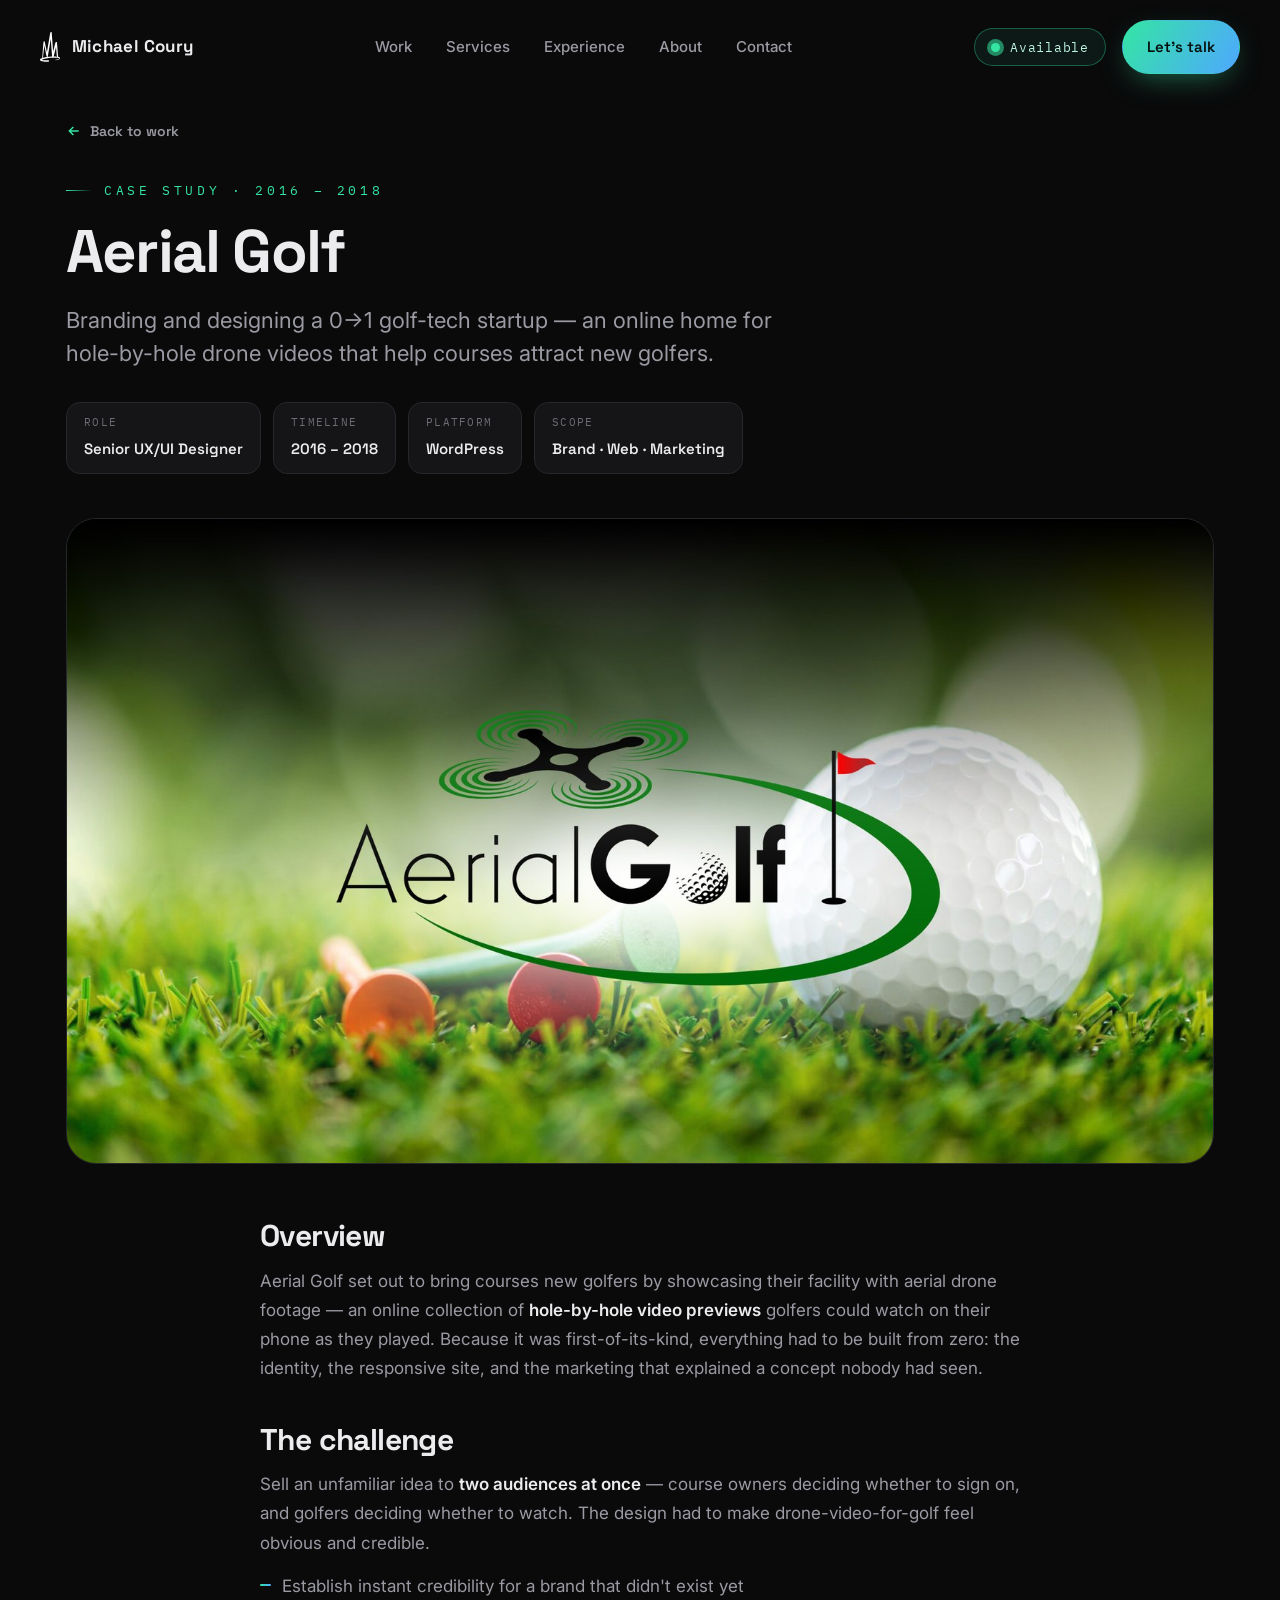
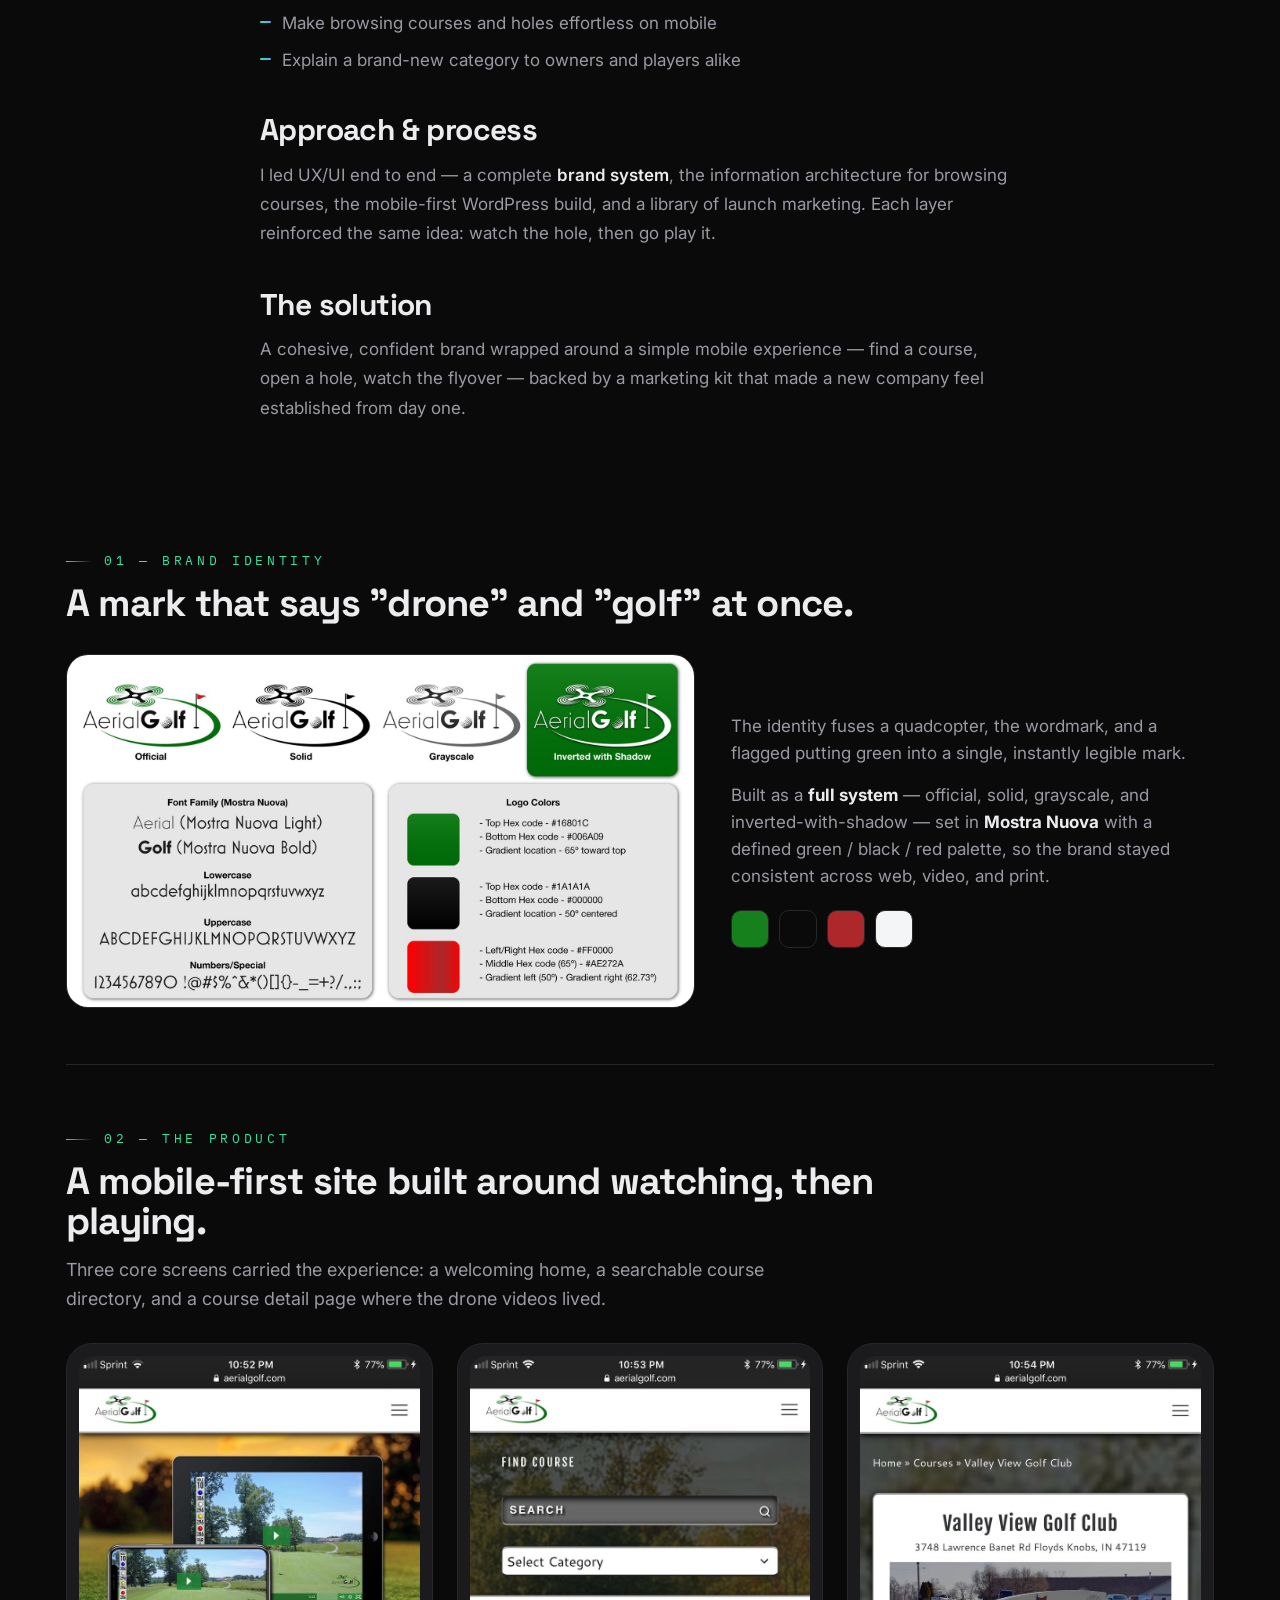
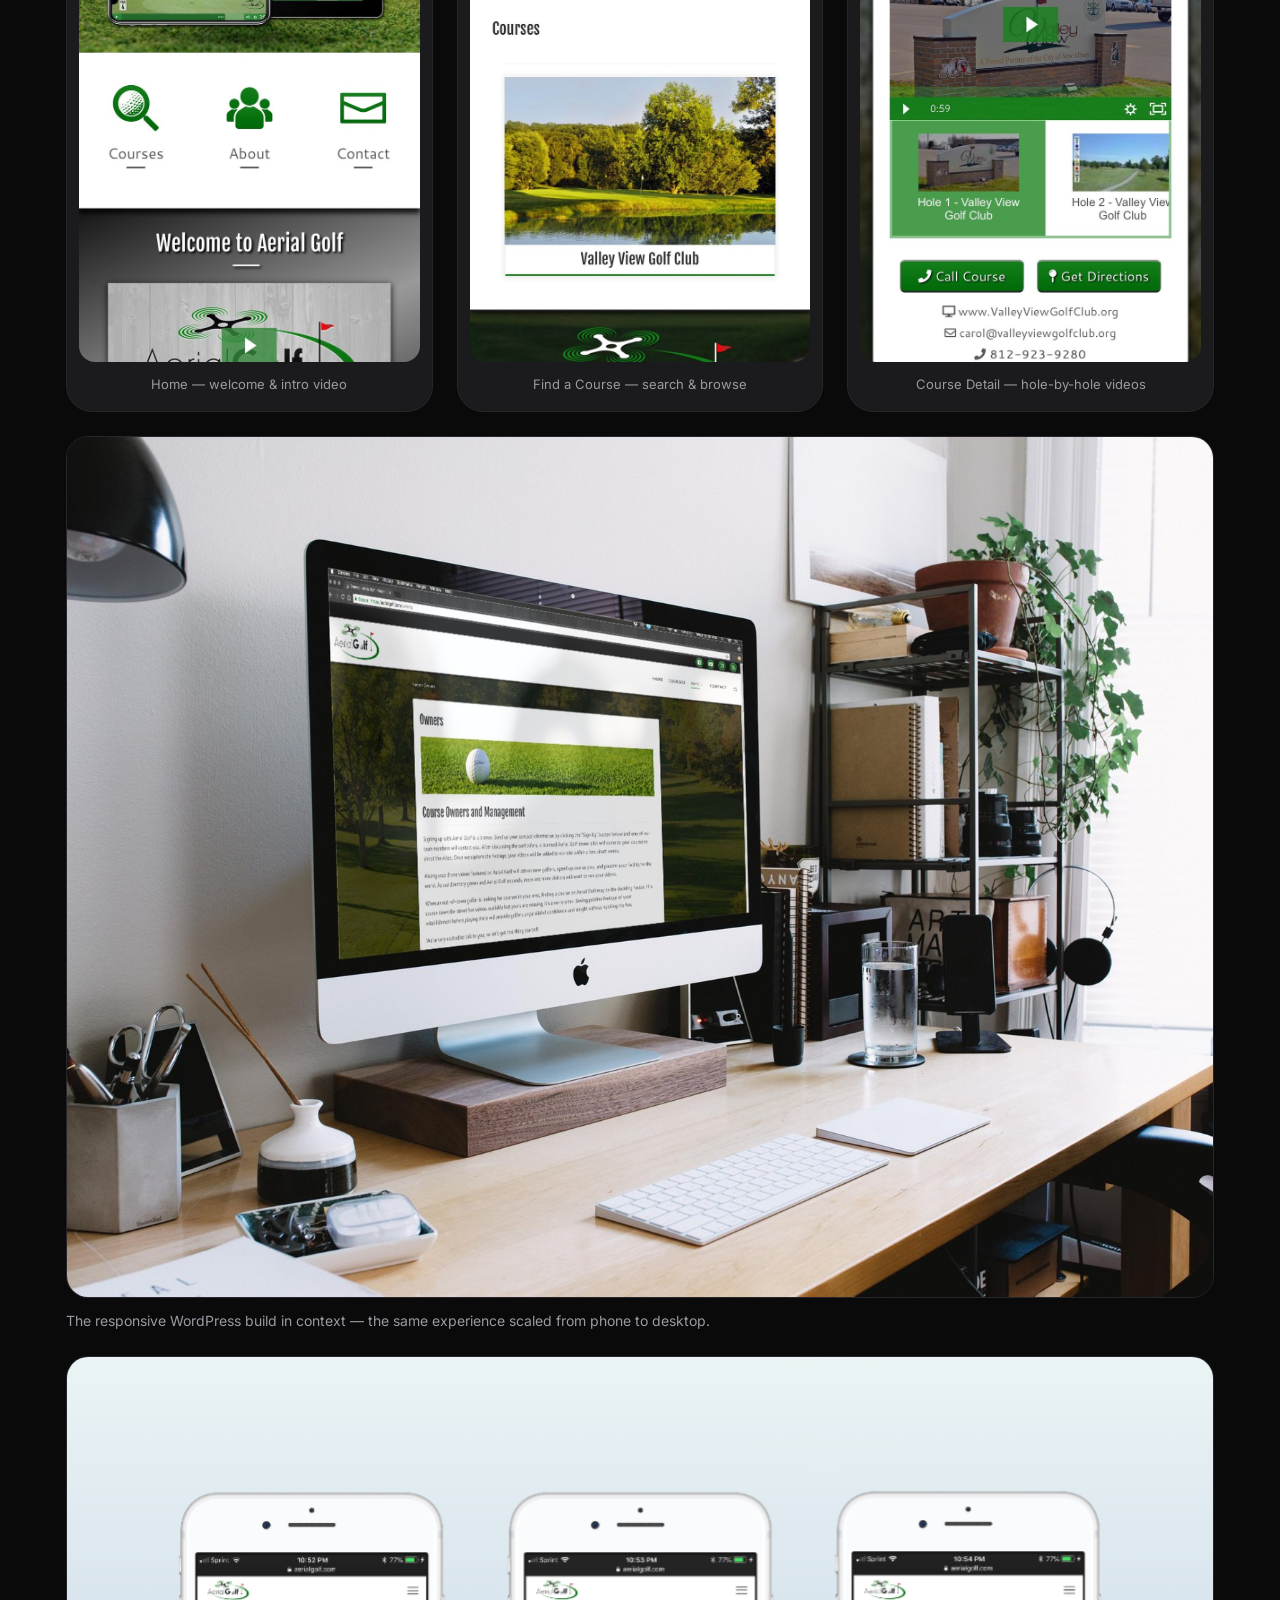
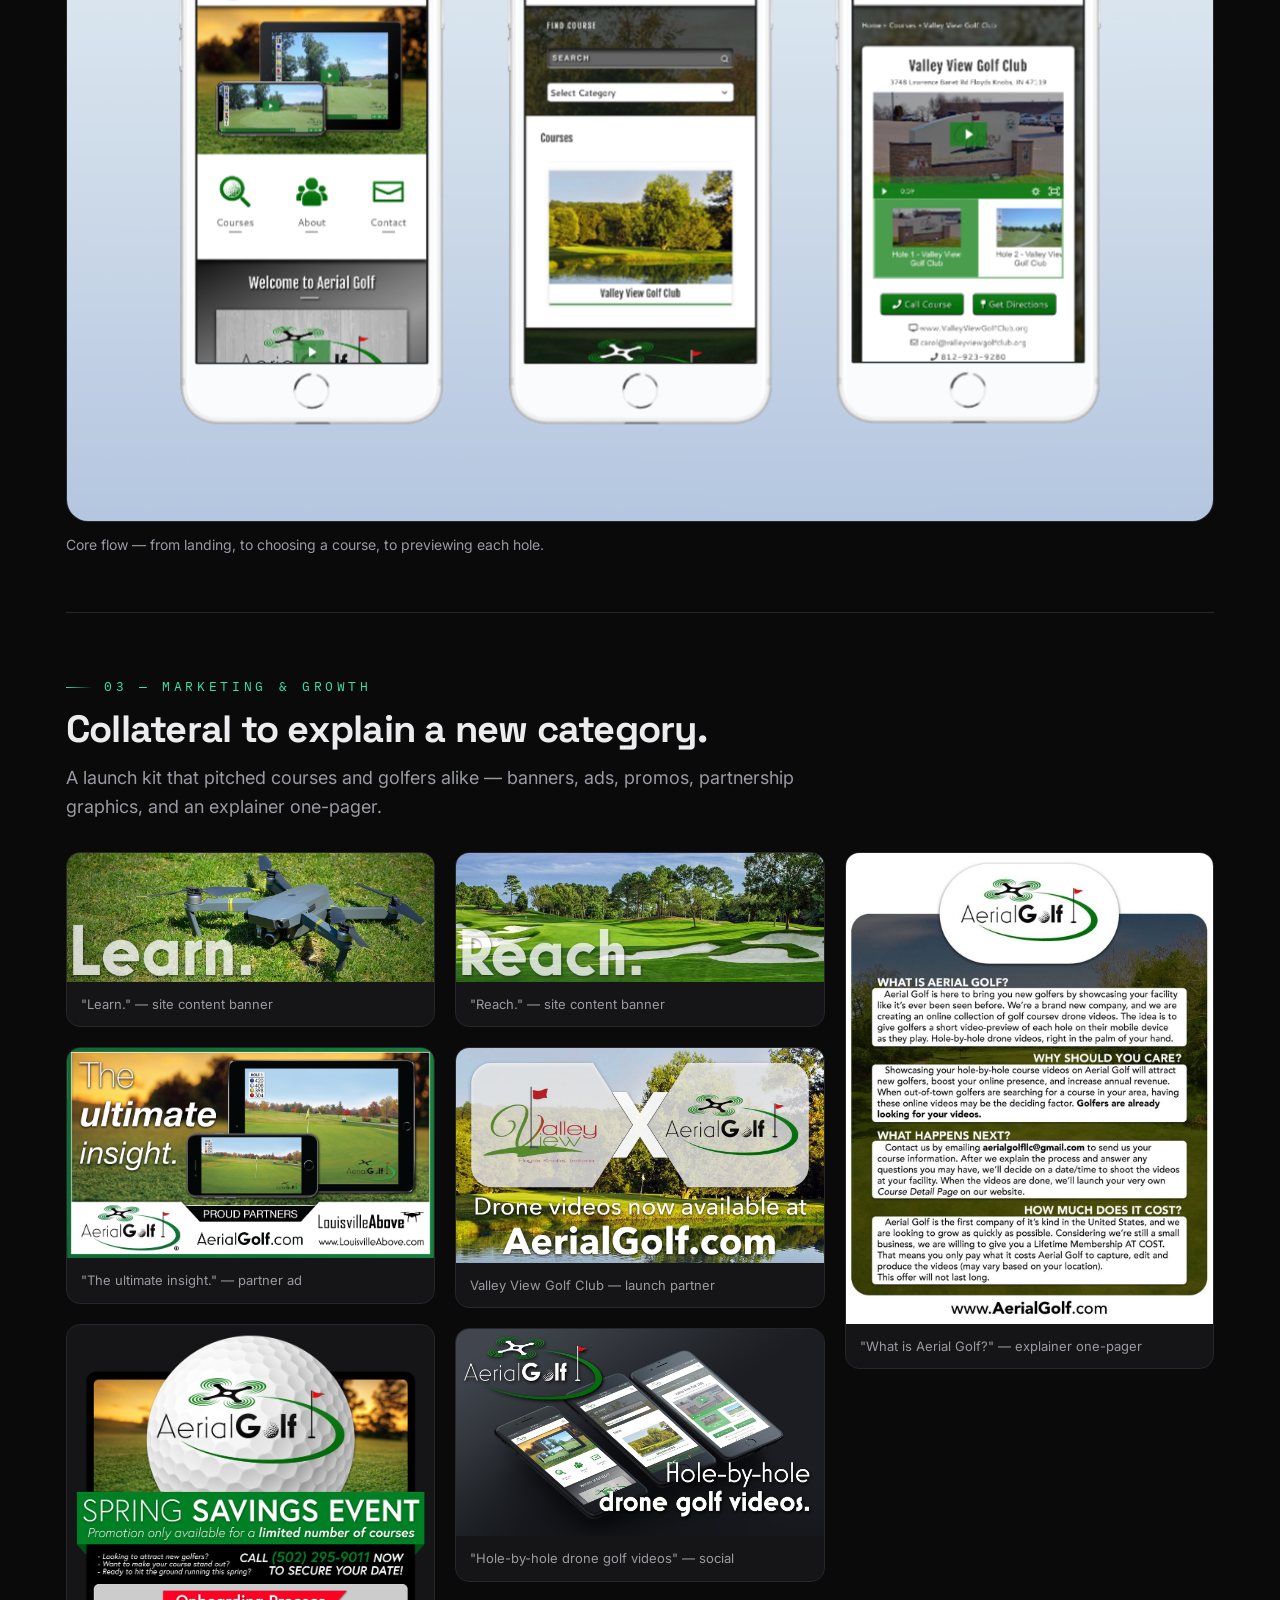
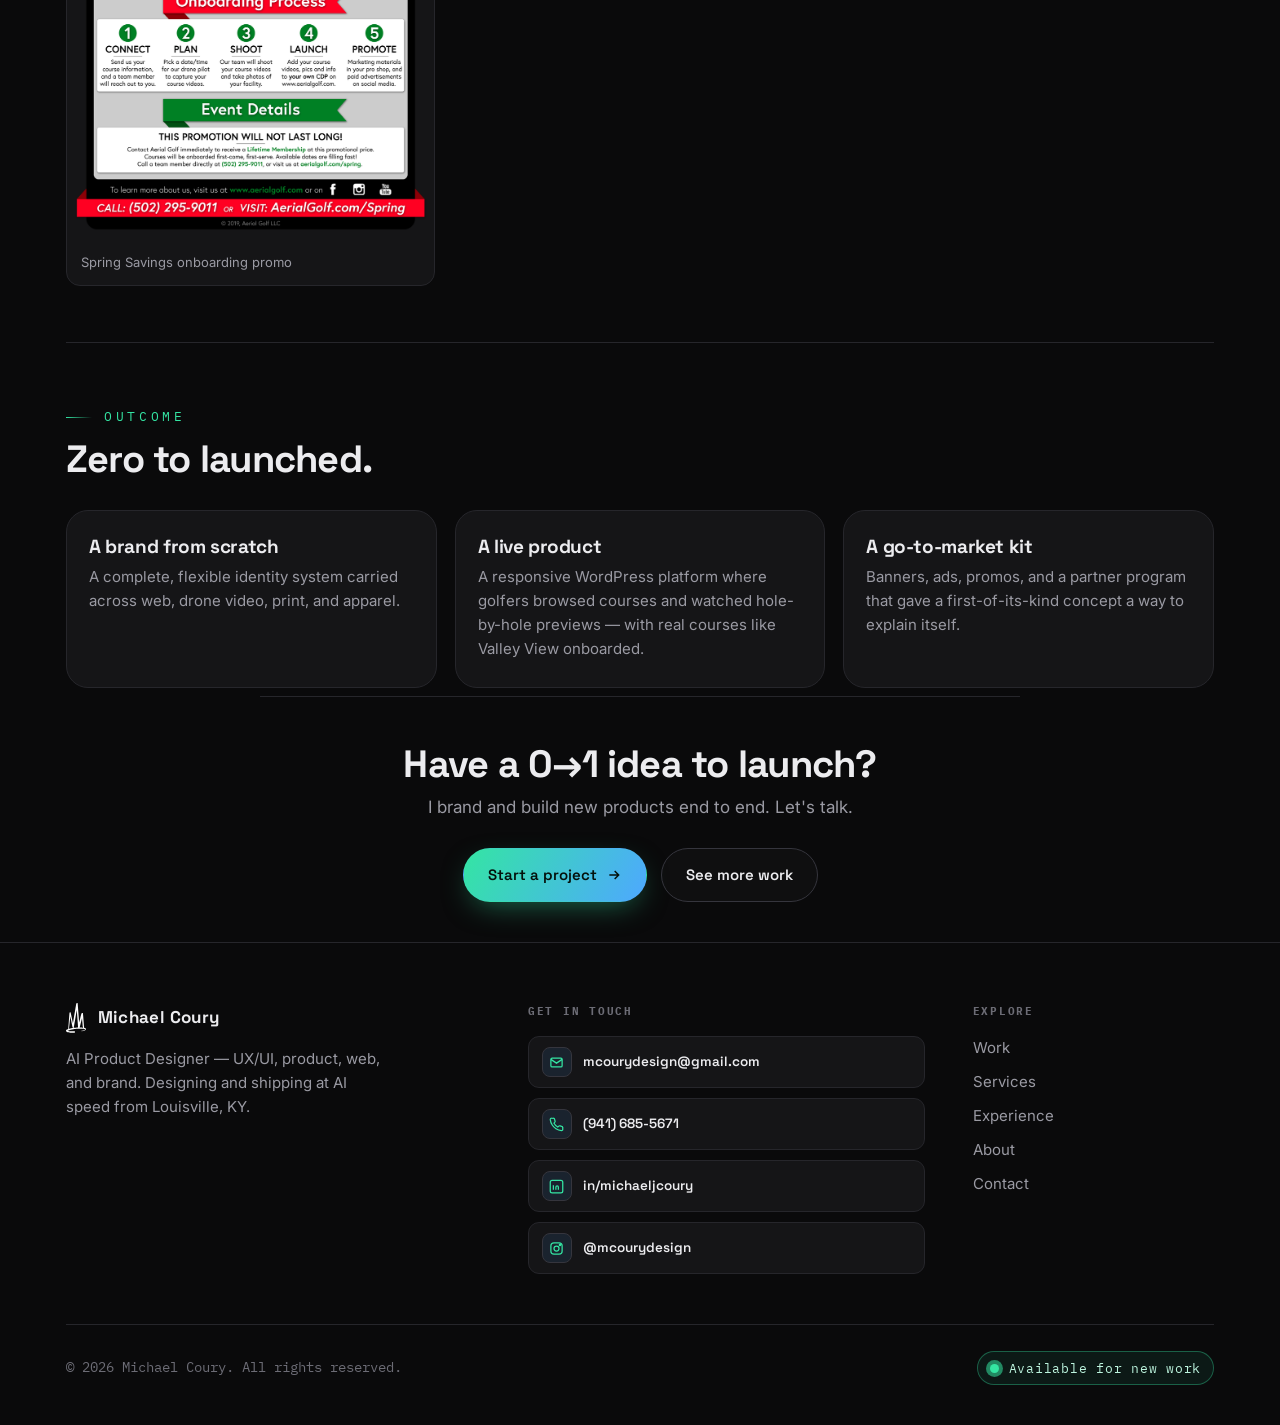
==== work/aerial-golf.html @ 66d20b5f "Project Content Added" ====
<!DOCTYPE html>
<html lang="en">
<head>
<meta charset="UTF-8"/>
<meta name="viewport" content="width=device-width, initial-scale=1"/>
<title>Aerial Golf — Michael Coury</title>
<meta name="description" content="0→1 UX/UI, brand, and marketing for Aerial Golf — a startup delivering hole-by-hole drone video previews of golf courses, built on WordPress."/>
<meta property="og:title" content="Aerial Golf — Michael Coury"/>
<meta property="og:description" content="0→1 UX/UI, brand, and marketing for Aerial Golf — a startup delivering hole-by-hole drone video previews of golf courses, built on WordPress."/>
<meta property="og:image" content="../assets/og-image.png"/>
<link rel="icon" type="image/svg+xml" href="../assets/favicon.svg"/>
<link rel="apple-touch-icon" href="../assets/apple-touch-icon.png"/>
<script>document.documentElement.className+=' js';</script>
<link rel="preconnect" href="https://fonts.googleapis.com">
<link rel="preconnect" href="https://fonts.gstatic.com" crossorigin>
<link href="https://fonts.googleapis.com/css2?family=Space+Grotesk:wght@400;500;600;700&family=Inter:wght@400;500;600&family=IBM+Plex+Mono:wght@400;500;600;700&display=swap" rel="stylesheet">
<link rel="stylesheet" href="../styles.css"/>
<style>
/* ===== case-study gallery extensions (scoped x-*) ===== */
.cs-cover.has-img,.cs-shot.has-img{background:#0c0c0e}
.cs-cover.has-img::before,.cs-shot.has-img::before{opacity:0}
.cs-cover.has-img img,.cs-shot.has-img img{position:absolute;inset:0;width:100%;height:100%;object-fit:cover}
.x-work{margin-top:64px}
.x-sec{padding-top:56px;margin-top:56px;border-top:1px solid var(--line)}
.x-sec:first-child{border-top:none;margin-top:0}
.x-top{display:flex;align-items:flex-end;justify-content:space-between;gap:24px;flex-wrap:wrap;margin-bottom:30px}
.x-h2{font-family:var(--font-d);font-weight:700;font-size:clamp(24px,3.4vw,38px);letter-spacing:-.02em;max-width:820px}
.x-lead{color:var(--muted);font-size:18px;max-width:730px;margin-top:14px}
.x-count{color:var(--muted);font-size:14px;font-family:var(--font-m);white-space:nowrap}
.x-count b{color:var(--green)}
.x-cap{color:var(--muted);font-size:14px;margin-top:12px}
.x-wide{border-radius:var(--r-lg);overflow:hidden;border:1px solid var(--line);background:var(--surface)}
.x-wide.plain{background:transparent;border:none}
.x-wide img{width:100%;display:block}
.x-mt{margin-top:24px}
/* websites */
.x-web{display:grid;grid-template-columns:1fr 1fr;gap:22px}
.x-webcard{background:var(--surface);border:1px solid var(--line);border-radius:var(--r-lg);padding:18px;transition:.3s}
.x-webcard:hover{transform:translateY(-4px);border-color:var(--blue)}
.x-webcard img{width:100%;display:block;border-radius:10px}
.x-webcard .cap{margin-top:13px;color:var(--muted);font-size:14px}
.x-thumbs{display:grid;grid-template-columns:repeat(4,1fr);gap:16px;margin-top:20px}
.x-thumb{background:var(--surface);border:1px solid var(--line);border-radius:12px;overflow:hidden}
.x-thumb img{width:100%;display:block}
/* logos */
.x-logos{display:grid;grid-template-columns:repeat(4,1fr);gap:18px}
.x-logo{background:#f5f6f8;border-radius:var(--r-lg);aspect-ratio:4/3;display:flex;align-items:center;justify-content:center;padding:28px;position:relative;overflow:hidden;transition:.3s}
.x-logo:hover{transform:translateY(-3px);box-shadow:var(--shadow)}
.x-logo img{max-width:100%;max-height:100%;object-fit:contain}
.x-logo .name{position:absolute;left:0;right:0;bottom:0;color:#5c5c66;font-family:var(--font-m);font-size:10px;letter-spacing:.08em;text-transform:uppercase;padding:8px 10px;opacity:0;transition:.2s;text-align:center;background:rgba(0,0,0,.04)}
.x-logo:hover .name{opacity:1}
/* wild */
.x-wild{display:grid;grid-template-columns:2fr 1fr;gap:20px}
.x-wild .stack{display:grid;grid-template-rows:1fr 1fr;gap:20px}
.x-fig{border-radius:var(--r-lg);overflow:hidden;border:1px solid var(--line);position:relative;height:100%}
.x-fig img{width:100%;height:100%;object-fit:cover;display:block}
.x-fig figcaption{position:absolute;left:0;right:0;bottom:0;padding:15px 17px;background:linear-gradient(180deg,rgba(10,10,11,0),rgba(10,10,11,.85));font-size:13px;color:var(--text)}
.x-fig.big img{min-height:420px}
/* seo */
.x-seo{display:grid;grid-template-columns:1fr 1fr;gap:40px;align-items:center}
.x-seo .panel{background:#fff;border-radius:var(--r-lg);padding:20px;border:1px solid var(--line)}
.x-seo .panel img{width:100%;display:block;border-radius:6px}
.x-list{list-style:none;margin-top:20px;display:flex;flex-direction:column;gap:13px}
.x-list li{display:flex;gap:12px;color:var(--muted);font-size:16px}
.x-list li::before{content:"";width:9px;height:9px;border-radius:50%;background:var(--grad);margin-top:9px;flex:none}
/* merch */
.x-merch{display:grid;grid-template-columns:repeat(3,1fr);gap:20px}
.x-merch figure{border-radius:var(--r-lg);overflow:hidden;border:1px solid var(--line);background:var(--surface)}
.x-merch img{width:100%;display:block;object-fit:cover}
.x-merch figcaption{padding:13px 16px;color:var(--muted);font-size:13px}
.x-tall{grid-row:span 2}
/* brand feature */
.x-brandfeat{display:grid;grid-template-columns:1.3fr 1fr;gap:36px;align-items:center}
.x-brandfeat .shot{border-radius:var(--r-lg);overflow:hidden;border:1px solid var(--line)}
.x-brandfeat .shot img{width:100%;display:block}
.x-brandfeat p{color:var(--muted);margin-bottom:14px}.x-brandfeat strong{color:var(--text)}
.x-swatches{display:flex;gap:10px;margin-top:20px;align-items:center}
.x-sw{width:38px;height:38px;border-radius:10px;border:1px solid var(--line)}
.x-swlabel{font-family:var(--font-m);font-size:12px;color:var(--muted)}
/* devices */
.x-devices{display:grid;grid-template-columns:repeat(3,1fr);gap:24px}
.x-phone{background:var(--surface-2);border:1px solid var(--line);border-radius:26px;padding:12px;transition:.3s}
.x-phone:hover{transform:translateY(-4px);border-color:var(--green)}
.x-phone img{width:100%;display:block;border-radius:16px}
.x-phone .cap{color:var(--muted);font-size:13px;text-align:center;padding:12px 6px 4px}
/* masonry */
.x-mkt{columns:3;column-gap:20px}
.x-mkt figure{break-inside:avoid;margin-bottom:20px;border-radius:var(--r);overflow:hidden;border:1px solid var(--line);background:var(--surface)}
.x-mkt img{width:100%;display:block}
.x-mkt figcaption{padding:12px 14px;color:var(--muted);font-size:13px}
/* duo / launch */
.x-duo,.x-launch{display:grid;gap:20px}
.x-duo{grid-template-columns:1fr 1fr}
.x-launch{grid-template-columns:2fr 1fr}
.x-duo figure,.x-launch figure{border-radius:var(--r-lg);overflow:hidden;border:1px solid var(--line);background:var(--surface)}
.x-duo img,.x-launch img{width:100%;display:block}
.x-duo figcaption,.x-launch figcaption{padding:12px 16px;color:var(--muted);font-size:13px}
/* logo hero */
.x-logohero{background:radial-gradient(circle at 50% 40%,#242012,#0d0d0e 70%);border:1px solid var(--line);border-radius:var(--r-lg);padding:60px;display:flex;align-items:center;justify-content:center}
.x-logohero img{max-width:70%;display:block}
/* coach */
.x-coach{display:grid;grid-template-columns:1fr 1.2fr;gap:36px;align-items:center}
.x-coach .photo{border-radius:var(--r-lg);overflow:hidden;border:1px solid var(--line)}
.x-coach .photo img{width:100%;display:block}
.x-coach p{color:var(--muted);margin-bottom:14px}.x-coach strong{color:var(--text)}
/* truce stats */
.x-stats{display:grid;grid-template-columns:repeat(3,1fr);gap:16px}
.x-stat{background:var(--surface);border:1px solid var(--line);border-radius:var(--r-lg);padding:24px 20px}
.x-stat .n{font-family:var(--font-d);font-weight:700;font-size:28px;letter-spacing:-.01em;background:var(--grad);-webkit-background-clip:text;background-clip:text;color:transparent;line-height:1.1}
.x-stat .l{color:var(--muted);font-size:14px;margin-top:8px}
/* screens */
.x-screens{display:grid;grid-template-columns:1fr 1fr;gap:28px;max-width:760px;margin:0 auto}
.x-screens figure{border-radius:22px;overflow:hidden;border:1px solid var(--line);background:var(--surface-2);padding:10px}
.x-screens img{width:100%;display:block;border-radius:14px}
.x-screens figcaption{color:var(--muted);font-size:13px;text-align:center;padding:12px 0 4px}
/* grid-2 */
.x-grid2{display:grid;grid-template-columns:1fr 1fr;gap:22px}
.x-grid2 figure{border-radius:var(--r-lg);overflow:hidden;border:1px solid var(--line);background:var(--surface)}
.x-grid2 img{width:100%;display:block}
.x-grid2 figcaption{padding:12px 16px;color:var(--muted);font-size:13px}
/* flow feature */
.x-flow{display:grid;grid-template-columns:1fr 1.4fr;gap:36px;align-items:start}
.x-flow .txt{position:sticky;top:100px}
.x-flow p{color:var(--muted);margin-bottom:14px}.x-flow strong{color:var(--text)}
.x-flowscroll{border-radius:var(--r-lg);border:1px solid var(--line);background:var(--surface);padding:14px;max-height:720px;overflow:hidden;position:relative}
.x-flowscroll img{width:100%;display:block;border-radius:8px}
.x-flowscroll::after{content:"";position:absolute;inset:auto 0 0 0;height:90px;background:linear-gradient(180deg,rgba(21,21,23,0),var(--surface))}
/* outcome cards */
.x-outcome{display:grid;grid-template-columns:repeat(3,1fr);gap:18px}
.x-ocard{background:var(--surface);border:1px solid var(--line);border-radius:var(--r-lg);padding:26px 22px}
.x-ocard h3{font-size:19px;margin-bottom:8px}.x-ocard p{color:var(--muted);font-size:15px}
@media(max-width:860px){
  .x-web,.x-wild,.x-seo,.x-brandfeat,.x-coach,.x-flow,.x-duo,.x-launch,.x-grid2{grid-template-columns:1fr}
  .x-logos,.x-thumbs,.x-merch{grid-template-columns:1fr 1fr}
  .x-devices{grid-template-columns:1fr}
  .x-stats,.x-outcome{grid-template-columns:1fr}
  .x-mkt{columns:1}
  .x-flow .txt{position:static}
  .x-screens{grid-template-columns:1fr 1fr}
}
</style>
</head>
<body>
<div id="glow"></div>
<header id="hdr">
  <div class="wrap nav">
    <a class="brand" href="../index.html#top">
      <img src="../assets/logo-icon.svg" alt="Michael Coury crown logo"/>
      <span>Michael Coury</span>
    </a>
    <nav class="nav-links" id="navlinks">
      <a href="../index.html#work">Work</a>
      <a href="../index.html#services">Services</a>
      <a href="../index.html#history">Experience</a>
      <a href="../index.html#about">About</a>
      <a href="../index.html#contact">Contact</a>
    </nav>
    <div class="nav-cta">
      <span class="avail"><span class="dot"></span>Available</span>
      <a href="../index.html#contact" class="btn btn-primary">Let's talk</a>
      <button class="burger" id="burger" aria-label="Menu" aria-expanded="false"><span></span><span></span><span></span></button>
    </div>
  </div>
</header>
<main class="cs">
  <div class="wrap">
    <a class="cs-back" href="../index.html#work"><svg viewBox="0 0 24 24" fill="none" stroke-width="2.2"><path d="M19 12H5M11 18l-6-6 6-6"/></svg> Back to work</a>
    <div class="cs-hero">
      <span class="eyebrow">Case study · 2016 – 2018</span>
      <h1>Aerial Golf</h1>
      <p class="cs-lead">Branding and designing a 0→1 golf-tech startup — an online home for hole-by-hole drone videos that help courses attract new golfers.</p>
      <div class="cs-chips"><div><span>Role</span><b>Senior UX/UI Designer</b></div><div><span>Timeline</span><b>2016 – 2018</b></div><div><span>Platform</span><b>WordPress</b></div><div><span>Scope</span><b>Brand · Web · Marketing</b></div></div>
    </div>
    <figure class="cs-cover has-img"><img src="../assets/aerial/cover.jpg" alt="Aerial Golf brand"></figure>
    <div class="cs-body">
      <div class="cs-block reveal"><h2>Overview</h2><p>Aerial Golf set out to bring courses new golfers by showcasing their facility with aerial drone footage — an online collection of <strong>hole-by-hole video previews</strong> golfers could watch on their phone as they played. Because it was first-of-its-kind, everything had to be built from zero: the identity, the responsive site, and the marketing that explained a concept nobody had seen.</p></div>
      <div class="cs-block reveal"><h2>The challenge</h2><p>Sell an unfamiliar idea to <strong>two audiences at once</strong> — course owners deciding whether to sign on, and golfers deciding whether to watch. The design had to make drone-video-for-golf feel obvious and credible.</p><ul class='pts'><li>Establish instant credibility for a brand that didn't exist yet</li><li>Make browsing courses and holes effortless on mobile</li><li>Explain a brand-new category to owners and players alike</li></ul></div>
      <div class="cs-block reveal"><h2>Approach &amp; process</h2><p>I led UX/UI end to end — a complete <strong>brand system</strong>, the information architecture for browsing courses, the mobile-first WordPress build, and a library of launch marketing. Each layer reinforced the same idea: watch the hole, then go play it.</p></div>
      <div class="cs-block reveal"><h2>The solution</h2><p>A cohesive, confident brand wrapped around a simple mobile experience — find a course, open a hole, watch the flyover — backed by a marketing kit that made a new company feel established from day one.</p></div>
    </div>

    <div class="x-work">
      <section class="x-sec reveal">
        <div class="x-top"><div><span class="eyebrow">01 — Brand identity</span><h2 class="x-h2" style="margin-top:12px">A mark that says "drone" and "golf" at once.</h2></div></div>
        <div class="x-brandfeat">
          <div class="shot"><img src="../assets/aerial/brand-system.jpg" alt="Aerial Golf logo system"></div>
          <div>
            <p>The identity fuses a quadcopter, the wordmark, and a flagged putting green into a single, instantly legible mark.</p>
            <p>Built as a <strong>full system</strong> — official, solid, grayscale, and inverted-with-shadow — set in <strong>Mostra Nuova</strong> with a defined green / black / red palette, so the brand stayed consistent across web, video, and print.</p>
            <div class="x-swatches"><span class="x-sw" style="background:#16801C"></span><span class="x-sw" style="background:#0A0A0B"></span><span class="x-sw" style="background:#AE272A"></span><span class="x-sw" style="background:#f4f5f7"></span></div>
          </div>
        </div>
      </section>

      <section class="x-sec reveal">
        <div class="x-top"><div><span class="eyebrow">02 — The product</span><h2 class="x-h2" style="margin-top:12px">A mobile-first site built around watching, then playing.</h2><p class="x-lead">Three core screens carried the experience: a welcoming home, a searchable course directory, and a course detail page where the drone videos lived.</p></div></div>
        <div class="x-devices">
          <div class="x-phone"><img src="../assets/aerial/app-home.jpg" alt="Home screen"><div class="cap">Home — welcome &amp; intro video</div></div>
          <div class="x-phone"><img src="../assets/aerial/app-courses.jpg" alt="Course listing"><div class="cap">Find a Course — search &amp; browse</div></div>
          <div class="x-phone"><img src="../assets/aerial/app-course-detail.jpg" alt="Course detail"><div class="cap">Course Detail — hole-by-hole videos</div></div>
        </div>
        <div class="x-wide x-mt"><img src="../assets/aerial/desktop-mockup.jpg" alt="Desktop view"></div>
        <p class="x-cap">The responsive WordPress build in context — the same experience scaled from phone to desktop.</p>
        <div class="x-wide x-mt"><img src="../assets/aerial/app-flow-3up.png" alt="Screen flow"></div>
        <p class="x-cap">Core flow — from landing, to choosing a course, to previewing each hole.</p>
      </section>

      <section class="x-sec reveal">
        <div class="x-top"><div><span class="eyebrow">03 — Marketing &amp; growth</span><h2 class="x-h2" style="margin-top:12px">Collateral to explain a new category.</h2><p class="x-lead">A launch kit that pitched courses and golfers alike — banners, ads, promos, partnership graphics, and an explainer one-pager.</p></div></div>
        <div class="x-mkt">
          <figure><img src="../assets/aerial/banner-learn.jpg" alt="Learn banner"><figcaption>"Learn." — site content banner</figcaption></figure>
          <figure><img src="../assets/aerial/ad-ultimate-insight.png" alt="Ultimate insight ad"><figcaption>"The ultimate insight." — partner ad</figcaption></figure>
          <figure><img src="../assets/aerial/promo-spring.png" alt="Spring savings promo"><figcaption>Spring Savings onboarding promo</figcaption></figure>
          <figure><img src="../assets/aerial/banner-reach.jpg" alt="Reach banner"><figcaption>"Reach." — site content banner</figcaption></figure>
          <figure><img src="../assets/aerial/partner-valleyview.jpg" alt="Valley View partnership"><figcaption>Valley View Golf Club — launch partner</figcaption></figure>
          <figure><img src="../assets/aerial/social-holebyhole.jpg" alt="Hole by hole social"><figcaption>"Hole-by-hole drone golf videos" — social</figcaption></figure>
          <figure><img src="../assets/aerial/explainer-onepager.jpg" alt="Explainer one-pager"><figcaption>"What is Aerial Golf?" — explainer one-pager</figcaption></figure>
        </div>
      </section>

      <section class="x-sec reveal">
        <div class="x-top"><div><span class="eyebrow">Outcome</span><h2 class="x-h2" style="margin-top:12px">Zero to launched.</h2></div></div>
        <div class="x-outcome">
          <div class="x-ocard"><h3>A brand from scratch</h3><p>A complete, flexible identity system carried across web, drone video, print, and apparel.</p></div>
          <div class="x-ocard"><h3>A live product</h3><p>A responsive WordPress platform where golfers browsed courses and watched hole-by-hole previews — with real courses like Valley View onboarded.</p></div>
          <div class="x-ocard"><h3>A go-to-market kit</h3><p>Banners, ads, promos, and a partner program that gave a first-of-its-kind concept a way to explain itself.</p></div>
        </div>
      </section>
    </div>

    <section class="next-cta reveal">
      <h2>Have a 0→1 idea to launch?</h2>
      <p>I brand and build new products end to end. Let's talk.</p>
      <div class="btns">
        <a class="btn btn-primary" href="../index.html#contact">Start a project <svg viewBox="0 0 24 24" fill="none" stroke="currentColor" stroke-width="2.2"><path d="M5 12h14M13 6l6 6-6 6"/></svg></a>
        <a class="btn btn-ghost" href="../index.html#work">See more work</a>
      </div>
    </section>
  </div>
</main>
<footer>
  <div class="wrap">
    <div class="foot-top">
      <div class="foot-brand">
        <a class="brand" href="../index.html#top"><img src="../assets/logo-icon.svg" alt="Michael Coury"/><span>Michael Coury</span></a>
        <p>AI Product Designer — UX/UI, product, web, and brand. Designing and shipping at AI speed from Louisville, KY.</p>
      </div>
      <div class="foot-contact">
        <h5>Get in touch</h5>
        <a class="cm-mini" href="mailto:mcourydesign@gmail.com"><span class="ci"><svg viewBox="0 0 24 24" fill="none" stroke-width="2"><rect x="3" y="5" width="18" height="14" rx="2"/><path d="M3 7l9 6 9-6"/></svg></span><span>mcourydesign@gmail.com</span></a>
        <a class="cm-mini" href="tel:+19416855671"><span class="ci"><svg viewBox="0 0 24 24" fill="none" stroke-width="2"><path d="M22 16.9v3a2 2 0 0 1-2.2 2 19.8 19.8 0 0 1-8.6-3.1 19.5 19.5 0 0 1-6-6A19.8 19.8 0 0 1 2 4.2 2 2 0 0 1 4 2h3a2 2 0 0 1 2 1.7c.1.9.4 1.8.7 2.7a2 2 0 0 1-.5 2.1L8 9.9a16 16 0 0 0 6 6l1.4-1.2a2 2 0 0 1 2.1-.5c.9.3 1.8.6 2.7.7a2 2 0 0 1 1.7 2z"/></svg></span><span>(941) 685‑5671</span></a>
        <a class="cm-mini" href="https://www.linkedin.com/in/michaeljcoury/" target="_blank" rel="noopener"><span class="ci"><svg viewBox="0 0 24 24" fill="none" stroke-width="2"><rect x="2" y="2" width="20" height="20" rx="3"/><path d="M7 10v7M7 7v.01M11 17v-4a2 2 0 0 1 4 0v4M11 13v4"/></svg></span><span>in/michaeljcoury</span></a>
        <a class="cm-mini" href="https://www.instagram.com/mcourydesign/" target="_blank" rel="noopener"><span class="ci"><svg viewBox="0 0 24 24" fill="none" stroke-width="2"><rect x="3" y="3" width="18" height="18" rx="5"/><circle cx="12" cy="12" r="4"/><circle cx="17.5" cy="6.5" r="1"/></svg></span><span>@mcourydesign</span></a>
      </div>
      <div class="foot-cols">
        <div class="foot-col"><h5>Explore</h5>
          <a href="../index.html#work">Work</a><a href="../index.html#services">Services</a><a href="../index.html#history">Experience</a><a href="../index.html#about">About</a><a href="../index.html#contact">Contact</a></div>
      </div>
    </div>
    <div class="foot-bottom">
      <span>© 2026 Michael Coury. All rights reserved.</span>
      <span><span class="avail" style="padding:6px 12px"><span class="dot"></span>Available for new work</span></span>
    </div>
  </div>
</footer>
<script src="../script.js"></script>
</body>
</html>
---- styles.css ----
:root{
  --bg:#0A0A0B; --bg-2:#0E0E10; --surface:#151517; --surface-2:#1B1B1E; --surface-3:#222226;
  --line:#26262B; --line-2:#35353D;
  --text:#ECECEF; --muted:#9A9AA3; --muted-2:#6C6C75;
  --green:#34E5A3; --blue:#4EA8FF; --green-dim:#1d8f68; --blue-dim:#2f6fb0;
  --grad:linear-gradient(120deg,#34E5A3 0%,#4EA8FF 100%);
  --grad-soft:linear-gradient(120deg,rgba(52,229,163,.16),rgba(78,168,255,.16));
  --r:14px; --r-lg:22px; --r-xl:30px;
  --maxw:1200px;
  --shadow:0 30px 60px -30px rgba(0,0,0,.7);
  --font-d:'Space Grotesk',system-ui,sans-serif;
  --font-b:'Inter',system-ui,sans-serif;
  --font-m:'IBM Plex Mono',ui-monospace,monospace;
}
*{margin:0;padding:0;box-sizing:border-box}
html{scroll-behavior:smooth}
body{
  background:var(--bg); color:var(--text); font-family:var(--font-b);
  font-size:17px; line-height:1.6; -webkit-font-smoothing:antialiased; overflow-x:hidden;
}
a{color:inherit;text-decoration:none}
img{max-width:100%;display:block}
.wrap{max-width:var(--maxw);margin:0 auto;padding:0 26px}
.mono{font-family:var(--font-m)}
.grad-text{background:var(--grad);-webkit-background-clip:text;background-clip:text;color:transparent}
h1,h2,h3{font-family:var(--font-d);font-weight:700;line-height:1.05;letter-spacing:-.02em}
section{position:relative}
.eyebrow{font-family:var(--font-m);font-size:13px;letter-spacing:.28em;text-transform:uppercase;
  color:var(--green);display:inline-flex;align-items:center;gap:12px}
.eyebrow::before{content:"";width:26px;height:1px;background:linear-gradient(90deg,var(--green),transparent)}
.section-head{max-width:640px;margin-bottom:52px}
.section-head h2{font-size:clamp(30px,4.4vw,46px);margin:18px 0 14px}
.section-head p{color:var(--muted);font-size:18px}
.pad{padding:110px 0}

/* ---------- availability pill ---------- */
.avail{display:inline-flex;align-items:center;gap:10px;padding:8px 16px;border-radius:999px;
  border:1px solid rgba(52,229,163,.35);background:rgba(52,229,163,.07);
  font-family:var(--font-m);font-size:12.5px;letter-spacing:.06em;color:#bdf5df}
.dot{width:9px;height:9px;border-radius:50%;background:var(--green);position:relative;flex:none}
.dot::after{content:"";position:absolute;inset:-4px;border-radius:50%;background:var(--green);
  opacity:.55;animation:pulse 2.2s ease-out infinite}
@keyframes pulse{0%{transform:scale(.6);opacity:.6}100%{transform:scale(2.4);opacity:0}}

/* ---------- buttons ---------- */
.btn{display:inline-flex;align-items:center;gap:9px;font-family:var(--font-d);font-weight:600;
  font-size:15px;padding:14px 24px;border-radius:999px;cursor:pointer;border:1px solid transparent;
  transition:.25s transform,.25s box-shadow,.25s background,.25s border-color;white-space:nowrap}
.btn-primary{background:var(--grad);color:#04110c;box-shadow:0 10px 30px -10px rgba(52,229,163,.5)}
.btn-primary:hover{transform:translateY(-2px);box-shadow:0 16px 40px -12px rgba(78,168,255,.6)}
.btn-ghost{border-color:var(--line-2);color:var(--text);background:rgba(255,255,255,.02)}
.btn-ghost:hover{border-color:var(--green);transform:translateY(-2px);color:#fff}
.btn svg{width:16px;height:16px}

/* ---------- nav ---------- */
header{position:fixed;top:0;left:0;right:0;z-index:60;transition:.3s}
.nav{display:flex;align-items:center;justify-content:space-between;padding:20px 0;transition:.3s}
header.scrolled{background:rgba(10,10,11,.82);backdrop-filter:blur(14px);border-bottom:1px solid var(--line)}
header.scrolled .nav{padding:13px 0}
.brand{display:flex;align-items:center;gap:12px;font-family:var(--font-d);font-weight:700;letter-spacing:.02em;font-size:17px}
.brand img{height:30px;width:auto}
.brand .sub{color:var(--muted-2);font-family:var(--font-m);font-weight:400;font-size:11px;letter-spacing:.18em;text-transform:uppercase;margin-left:2px}
.nav-links{display:flex;align-items:center;gap:34px}
.nav-links a{font-size:15px;color:var(--muted);font-weight:500;transition:.2s;position:relative}
.nav-links a:hover{color:var(--text)}
.nav-links a::after{content:"";position:absolute;left:0;bottom:-6px;height:2px;width:0;background:var(--grad);transition:.25s}
.nav-links a:hover::after{width:100%}
.nav-cta{display:flex;align-items:center;gap:16px}
.burger{display:none;background:none;border:1px solid var(--line-2);border-radius:10px;padding:9px;cursor:pointer}
.burger span{display:block;width:20px;height:2px;background:var(--text);margin:4px 0;transition:.3s}

/* ---------- hero ---------- */
.hero{min-height:100vh;display:flex;align-items:center;padding-top:120px;padding-bottom:60px;overflow:hidden}
.aurora{position:absolute;inset:0;z-index:0;pointer-events:none;overflow:hidden}
.blob{position:absolute;border-radius:50%;filter:blur(90px);opacity:.5;will-change:transform}
.blob.g{width:520px;height:520px;background:radial-gradient(circle,rgba(52,229,163,.55),transparent 70%);top:-120px;left:-80px}
.blob.b{width:560px;height:560px;background:radial-gradient(circle,rgba(78,168,255,.5),transparent 70%);top:120px;right:-120px}
.blob.g2{width:380px;height:380px;background:radial-gradient(circle,rgba(52,229,163,.32),transparent 70%);bottom:-140px;left:34%}
.grid-bg{position:absolute;inset:0;z-index:0;pointer-events:none;
  background-image:linear-gradient(rgba(255,255,255,.03) 1px,transparent 1px),linear-gradient(90deg,rgba(255,255,255,.03) 1px,transparent 1px);
  background-size:56px 56px;mask-image:radial-gradient(circle at 50% 40%,#000 0%,transparent 72%)}
.hero-inner{position:relative;z-index:2;display:grid;grid-template-columns:1.15fr .85fr;gap:40px;align-items:center;width:100%}
.hero-copy .eyebrow{margin-bottom:26px}
.hero h1{font-size:clamp(42px,6.4vw,78px);letter-spacing:-.03em}
.hero h1 .name{display:block;color:var(--text)}
.hero h1 .role{display:block}
.hero .lead{color:var(--muted);font-size:clamp(17px,2vw,21px);max-width:560px;margin:24px 0 34px}
.hero-actions{display:flex;gap:14px;flex-wrap:wrap;align-items:center;margin-bottom:26px}
.hero-avail{margin-top:6px}
.hero-mark{position:relative;display:flex;justify-content:center;align-items:center}
.hero-mark img{height:min(58vh,520px);width:auto;filter:drop-shadow(0 30px 60px rgba(78,168,255,.25));will-change:transform;animation:float 7s ease-in-out infinite}
@keyframes float{0%,100%{transform:translateY(-10px)}50%{transform:translateY(10px)}}
.hero-mark::after{content:"";position:absolute;width:70%;height:70%;border-radius:50%;
  background:radial-gradient(circle,rgba(78,168,255,.25),transparent 70%);filter:blur(40px);z-index:-1}

/* ---------- marquee ---------- */
.marquee{border-top:1px solid var(--line);border-bottom:1px solid var(--line);background:var(--bg-2);
  padding:20px 0;overflow:hidden;white-space:nowrap;position:relative;z-index:2}
.marquee .track{display:inline-flex;gap:0;align-items:center;will-change:transform}
.marquee span{font-family:var(--font-m);font-size:14px;letter-spacing:.12em;text-transform:uppercase;color:var(--muted-2);padding:0 28px}
.marquee b{color:var(--text);font-weight:600}
.marquee .sep{color:var(--green)}
@keyframes scroll{from{transform:translateX(0)}to{transform:translateX(-50%)}}

/* ---------- cards / services ---------- */
.grid3{display:grid;grid-template-columns:repeat(3,1fr);gap:20px}
.grid2{display:grid;grid-template-columns:repeat(2,1fr);gap:20px}
.card{background:var(--surface);border:1px solid var(--line);border-radius:var(--r-lg);padding:30px;
  transition:.3s;position:relative;overflow:hidden}
.card::before{content:"";position:absolute;inset:0;background:var(--grad-soft);opacity:0;transition:.3s}
.card:hover{transform:translateY(-5px);border-color:transparent;box-shadow:var(--shadow)}
.card:hover::before{opacity:1}
.card>*{position:relative;z-index:1}
.card .ico{width:48px;height:48px;border-radius:12px;display:grid;place-items:center;margin-bottom:20px;
  background:rgba(78,168,255,.1);border:1px solid var(--line-2)}
.card .ico svg{width:24px;height:24px;stroke:var(--green)}
.card h3{font-size:21px;margin-bottom:10px}
.card p{color:var(--muted);font-size:15.5px;margin-bottom:16px}
.tags{display:flex;flex-wrap:wrap;gap:7px}
.tag{font-family:var(--font-m);font-size:11.5px;letter-spacing:.04em;color:var(--green);
  border:1px solid var(--line-2);border-radius:999px;padding:4px 11px}

/* ---------- products band ---------- */
.products{background:var(--bg-2);border-top:1px solid var(--line);border-bottom:1px solid var(--line)}
.prod-row{display:grid;grid-template-columns:repeat(5,1fr);gap:16px}
.prod{background:var(--surface);border:1px solid var(--line);border-radius:var(--r);padding:22px;transition:.3s}
.prod:hover{border-color:var(--green);transform:translateY(-4px)}
.prod .n{font-family:var(--font-m);font-size:26px;font-weight:700;color:var(--blue);margin-bottom:12px;line-height:1}
.prod h4{font-family:var(--font-d);font-size:16px;margin-bottom:8px;font-weight:600}
.prod p{color:var(--muted);font-size:13.5px}

/* ---------- portfolio ---------- */
.work-grid{display:grid;grid-template-columns:repeat(6,1fr);gap:20px}
.proj{grid-column:span 3;border-radius:var(--r-lg);overflow:hidden;border:1px solid var(--line);
  background:var(--surface);transition:.3s;position:relative;display:flex;flex-direction:column}
.proj.feat{grid-column:span 6}
.proj:hover{transform:translateY(-6px);box-shadow:var(--shadow);border-color:transparent}
.proj .cover{aspect-ratio:16/10;position:relative;overflow:hidden;display:grid;place-items:center;
  background:linear-gradient(135deg,#17171b,#0f0f11)}
.proj.feat .cover{aspect-ratio:21/8}
.proj .cover::before{content:"";position:absolute;inset:0;opacity:.9;
  background:radial-gradient(circle at 20% 20%,rgba(52,229,163,.22),transparent 50%),radial-gradient(circle at 80% 80%,rgba(78,168,255,.22),transparent 50%)}
.proj .cover .cn{position:relative;z-index:1;font-family:var(--font-d);font-weight:700;font-size:clamp(22px,3vw,40px);
  color:rgba(255,255,255,.9);text-align:center;padding:20px;letter-spacing:-.02em}
.proj .cover .badge{position:absolute;top:14px;left:14px;z-index:2;font-family:var(--font-m);font-size:11px;
  letter-spacing:.1em;text-transform:uppercase;padding:5px 11px;border-radius:999px;
  background:rgba(10,10,11,.6);border:1px solid var(--line-2);color:var(--green)}
.proj .body{padding:24px;flex:1;display:flex;flex-direction:column}
.proj .body h3{font-size:22px;margin-bottom:6px}
.proj .role{font-family:var(--font-m);font-size:12px;color:var(--blue);letter-spacing:.05em;margin-bottom:12px}
.proj .body p{color:var(--muted);font-size:15px;margin-bottom:18px}
.proj .link{margin-top:auto;font-family:var(--font-d);font-weight:600;font-size:14px;color:var(--text);
  display:inline-flex;align-items:center;gap:8px}
.proj .link svg{width:15px;height:15px;transition:.25s;stroke:var(--green)}
.proj:hover .link svg{transform:translateX(5px)}
.stats-inline{display:flex;gap:26px;margin-top:6px}
.stat b{font-family:var(--font-d);font-size:26px;background:var(--grad);-webkit-background-clip:text;background-clip:text;color:transparent;display:block;line-height:1}
.stat span{font-size:12px;color:var(--muted-2)}

/* ---------- timeline / work history ---------- */
.timeline{position:relative;max-width:820px;margin:0 auto;padding-left:30px}
.timeline::before{content:"";position:absolute;left:6px;top:6px;bottom:6px;width:2px;background:linear-gradient(var(--green),var(--blue),transparent)}
.tl-item{position:relative;padding:0 0 44px 34px}
.tl-item::before{content:"";position:absolute;left:-30px;top:6px;width:14px;height:14px;border-radius:50%;
  background:var(--bg);border:2px solid var(--green);box-shadow:0 0 0 4px rgba(52,229,163,.12)}
.tl-item:last-child{padding-bottom:0}
.tl-item .when{font-family:var(--font-m);font-size:12.5px;color:var(--blue);letter-spacing:.05em}
.tl-item h3{font-size:22px;margin:6px 0 2px}
.tl-item .role{color:var(--green);font-size:15px;font-weight:500;margin-bottom:10px;font-family:var(--font-d)}
.tl-item p{color:var(--muted);font-size:15px}

/* ---------- about ---------- */
.about-grid{display:grid;grid-template-columns:.85fr 1.15fr;gap:44px;align-items:center}
.portrait{aspect-ratio:4/5;border-radius:var(--r-xl);overflow:hidden;border:1px solid var(--line);position:relative;
  background:linear-gradient(160deg,#17171b,#0f0f11);display:grid;place-items:center}
.portrait::before{content:"";position:absolute;inset:0;background:radial-gradient(circle at 30% 30%,rgba(52,229,163,.18),transparent 55%),radial-gradient(circle at 75% 80%,rgba(78,168,255,.2),transparent 55%)}
.portrait .ph{position:relative;z-index:1;text-align:center;color:var(--muted-2);font-family:var(--font-m);font-size:13px;line-height:1.7;padding:20px}
.portrait .ph svg{width:44px;height:44px;stroke:var(--muted-2);margin:0 auto 12px}
.about-copy h2{font-size:clamp(30px,4.4vw,46px);margin:18px 0 20px}
.about-copy p{color:var(--muted);margin-bottom:16px;font-size:17px}
.about-copy p strong{color:var(--text);font-weight:600}
.about-actions{display:flex;gap:14px;flex-wrap:wrap;margin-top:26px}
.video-btn{display:inline-flex;align-items:center;gap:12px;cursor:pointer}
.video-btn .play{width:48px;height:48px;border-radius:50%;display:grid;place-items:center;background:var(--grad);flex:none}
.video-btn .play svg{width:18px;height:18px;fill:#04110c}
.video-btn small{display:block;color:var(--muted-2);font-family:var(--font-m);font-size:11px;letter-spacing:.08em}

/* ---------- instagram ---------- */
.ig-head{display:flex;justify-content:space-between;align-items:flex-end;gap:20px;margin-bottom:36px;flex-wrap:wrap}
.ig-grid{display:grid;grid-template-columns:repeat(3,1fr);gap:18px}
.ig-post{aspect-ratio:1;border-radius:var(--r);overflow:hidden;border:1px solid var(--line);position:relative;
  background:linear-gradient(135deg,#17171b,#0f0f11);display:grid;place-items:center;transition:.3s}
.ig-post:hover{transform:translateY(-4px);border-color:var(--blue)}
.ig-post .ph{text-align:center;color:var(--muted-2);font-family:var(--font-m);font-size:12px;z-index:1;padding:16px}
.ig-post .ph svg{width:34px;height:34px;stroke:var(--muted-2);margin:0 auto 10px}
.ig-post::before{content:"";position:absolute;inset:0;background:radial-gradient(circle at 70% 30%,rgba(78,168,255,.18),transparent 60%)}

/* ---------- contact ---------- */
.contact{background:var(--bg-2);border-top:1px solid var(--line)}
.contact-grid{display:grid;grid-template-columns:1fr 1fr;gap:50px;align-items:start}
.contact h2{font-size:clamp(32px,5vw,54px);margin:18px 0 18px}
.contact .lead{color:var(--muted);font-size:19px;margin-bottom:32px;max-width:460px}
.contact-methods{display:flex;flex-direction:column;gap:14px}
.cm{display:flex;align-items:center;gap:16px;padding:16px 20px;border:1px solid var(--line);border-radius:var(--r);
  background:var(--surface);transition:.3s}
.cm:hover{border-color:var(--green);transform:translateX(5px)}
.cm .ci{width:42px;height:42px;border-radius:11px;display:grid;place-items:center;background:rgba(78,168,255,.1);flex:none}
.cm .ci svg{width:20px;height:20px;stroke:var(--green)}
.cm .lbl{font-family:var(--font-m);font-size:11px;letter-spacing:.14em;text-transform:uppercase;color:var(--muted-2)}
.cm .val{font-family:var(--font-d);font-weight:600;font-size:16px;color:var(--text)}
.cm>span:last-child{display:flex;flex-direction:column;gap:3px;line-height:1.15}
form .field{margin-bottom:16px}
form label{display:block;font-family:var(--font-m);font-size:12px;letter-spacing:.1em;text-transform:uppercase;color:var(--muted);margin-bottom:8px}
form input,form textarea{width:100%;background:var(--surface);border:1px solid var(--line);border-radius:12px;
  padding:14px 16px;color:var(--text);font-family:var(--font-b);font-size:16px;transition:.2s}
form input:focus,form textarea:focus{outline:none;border-color:var(--green);box-shadow:0 0 0 3px rgba(52,229,163,.12)}
form textarea{resize:vertical;min-height:120px}
.form-status{margin-top:14px;font-size:14.5px;line-height:1.45;display:none}
.form-status.ok{display:block;color:var(--green)}
.form-status.err{display:block;color:#ff6b6b}
.btn:disabled{opacity:.6;cursor:not-allowed;transform:none}

/* ---------- footer ---------- */
footer{padding:60px 0 40px;border-top:1px solid var(--line)}
.foot-top{display:grid;grid-template-columns:1.2fr 1.15fr .7fr;gap:48px;align-items:start;margin-bottom:40px}
.foot-contact h5{font-family:var(--font-m);font-size:11px;letter-spacing:.16em;text-transform:uppercase;color:var(--muted-2);margin-bottom:16px}
.cm-mini{display:flex;align-items:center;gap:11px;padding:10px 13px;border:1px solid var(--line);border-radius:11px;background:var(--surface);margin-bottom:10px;transition:.25s}
.cm-mini:hover{border-color:var(--green);transform:translateX(4px)}
.cm-mini .ci{width:30px;height:30px;border-radius:8px;display:grid;place-items:center;background:rgba(78,168,255,.1);border:1px solid var(--line-2);flex:none}
.cm-mini .ci svg{width:15px;height:15px;stroke:var(--green)}
.cm-mini span:last-child{font-family:var(--font-d);font-weight:600;font-size:13.5px;color:var(--text)}
.foot-brand{max-width:320px}
.foot-brand .brand{margin-bottom:14px}
.foot-brand p{color:var(--muted);font-size:15px}
.foot-cols{display:flex;gap:60px;flex-wrap:wrap}
.foot-col h5{font-family:var(--font-m);font-size:11px;letter-spacing:.16em;text-transform:uppercase;color:var(--muted-2);margin-bottom:16px}
.foot-col a{display:block;color:var(--muted);font-size:15px;margin-bottom:10px;transition:.2s}
.foot-col a:hover{color:var(--green)}
.foot-bottom{display:flex;justify-content:space-between;align-items:center;gap:20px;flex-wrap:wrap;
  padding-top:26px;border-top:1px solid var(--line);color:var(--muted-2);font-size:13.5px;font-family:var(--font-m)}
.foot-bottom a{color:var(--muted-2)}
.foot-bottom a:hover{color:var(--green)}

/* ---------- reveal animation ---------- */
html.js .reveal{opacity:0;transform:translateY(28px);transition:.7s cubic-bezier(.16,1,.3,1)}
html.js .reveal.in{opacity:1;transform:none}

/* ---------- cursor glow ---------- */
#glow{position:fixed;width:480px;height:480px;border-radius:50%;pointer-events:none;z-index:1;
  background:radial-gradient(circle,rgba(78,168,255,.17),rgba(52,229,163,.07) 42%,transparent 70%);transform:translate(-50%,-50%);
  left:-999px;top:-999px;transition:opacity .3s}

/* ---------- responsive ---------- */
@media(max-width:1200px){
  .nav .brand{padding-left:20px}
  .nav .nav-cta{padding-right:20px}
}
@media(max-width:960px){
  .hero-inner{grid-template-columns:1fr;text-align:left}
  .hero-mark{order:-1;justify-content:center;margin-bottom:20px}
  .hero-mark img{height:220px}
  .about-grid,.contact-grid{grid-template-columns:1fr}
  .grid3{grid-template-columns:repeat(2,1fr)}
  .foot-top{grid-template-columns:1fr;gap:36px}
  .prod-row{grid-template-columns:repeat(2,1fr)}
  .proj,.proj.feat{grid-column:span 6}
  .work-grid{grid-template-columns:repeat(1,1fr)}
  .nav-links{display:none}
  .nav-links.open{display:flex;position:absolute;top:100%;left:0;right:0;flex-direction:column;gap:0;
    background:rgba(10,10,11,.97);backdrop-filter:blur(14px);border-bottom:1px solid var(--line);padding:10px 26px 20px}
  .nav-links.open a{padding:14px 0;border-bottom:1px solid var(--line);width:100%}
  .burger{display:block}
  .nav-cta .btn-ghost{display:none}
  .nav-cta .avail{display:none}
  .pad{padding:80px 0}
}
@media(max-width:560px){
  .grid3,.grid2,.prod-row,.ig-grid{grid-template-columns:1fr}
  .stats-inline{flex-wrap:wrap;gap:16px}
}
@media(prefers-reduced-motion:reduce){
  *{animation:none!important;transition:none!important;scroll-behavior:auto!important}
  .reveal{opacity:1;transform:none}
}

/* ============================================================
   CASE STUDY PAGES
   ============================================================ */
main.cs{ padding-top:120px; padding-bottom:40px; }
.cs-back{ display:inline-flex; align-items:center; gap:8px; font-family:var(--font-d); font-weight:600;
  font-size:14px; color:var(--muted); transition:.2s; margin-bottom:30px; }
.cs-back:hover{ color:var(--green); }
.cs-back svg{ width:16px; height:16px; stroke:var(--green); transition:.2s; }
.cs-back:hover svg{ transform:translateX(-4px); }

.cs-hero{ max-width:880px; position:relative; z-index:2; }
.cs-hero .eyebrow{ margin-bottom:20px; }
.cs-hero h1{ font-size:clamp(34px,6vw,60px); letter-spacing:-.03em; line-height:1.02; }
.cs-lead{ color:var(--muted); font-size:clamp(17px,2.2vw,22px); line-height:1.5; margin-top:22px; max-width:720px; }
.cs-chips{ display:flex; flex-wrap:wrap; gap:12px; margin-top:32px; }
.cs-chips>div{ border:1px solid var(--line); border-radius:14px; padding:11px 17px; background:var(--surface); }
.cs-chips span{ display:block; font-family:var(--font-m); font-size:10.5px; letter-spacing:.12em;
  text-transform:uppercase; color:var(--muted-2); margin-bottom:4px; }
.cs-chips b{ font-family:var(--font-d); font-weight:600; font-size:15px; color:var(--text); }

.cs-cover{ margin:44px 0 0; border-radius:var(--r-xl); overflow:hidden; border:1px solid var(--line);
  aspect-ratio:16/9; position:relative; display:grid; place-items:center;
  background:linear-gradient(135deg,#17171b,#0f0f11); }
.cs-cover::before{ content:""; position:absolute; inset:0;
  background:radial-gradient(circle at 22% 22%,rgba(52,229,163,.18),transparent 55%),
             radial-gradient(circle at 80% 80%,rgba(78,168,255,.2),transparent 55%); }
.cs-cover .cn{ position:relative; z-index:1; font-family:var(--font-d); font-weight:700;
  font-size:clamp(22px,3vw,40px); color:rgba(255,255,255,.92); letter-spacing:-.02em; }
.cs-cover .rep, .cs-shot .rep{ position:absolute; bottom:14px; right:16px; z-index:2;
  font-family:var(--font-m); font-size:10.5px; color:var(--muted-2); letter-spacing:.06em; }

.cs-body{ max-width:760px; margin:56px auto 0; }
.cs-block{ margin-bottom:40px; }
.cs-block h2{ font-family:var(--font-d); font-weight:700; font-size:clamp(22px,3vw,30px);
  letter-spacing:-.02em; margin-bottom:15px; }
.cs-block p{ color:var(--muted); font-size:17px; line-height:1.72; margin-bottom:15px; }
.cs-block p strong{ color:var(--text); font-weight:600; }
ul.pts{ list-style:none; margin-top:4px; }
ul.pts li{ position:relative; padding-left:22px; color:var(--muted); font-size:17px; line-height:1.6; margin-bottom:10px; }
ul.pts li::before{ content:""; position:absolute; left:0; top:11px; width:11px; height:2px; border-radius:2px;
  background:linear-gradient(90deg,var(--green),var(--blue)); }
ul.pts li b{ color:var(--text); font-weight:600; }

.cs-shot{ margin:24px 0; border-radius:var(--r-lg); overflow:hidden; border:1px solid var(--line);
  aspect-ratio:16/9; position:relative; display:grid; place-items:center;
  background:linear-gradient(135deg,#17171b,#0f0f11); }
.cs-shot::before{ content:""; position:absolute; inset:0;
  background:radial-gradient(circle at 70% 30%,rgba(78,168,255,.14),transparent 60%); }
.cs-shot .ph{ position:relative; z-index:1; font-family:var(--font-m); font-size:12px; color:var(--muted-2);
  text-align:center; padding:16px; }

.cs-metrics{ display:grid; grid-template-columns:repeat(3,1fr); gap:16px; margin:6px 0 18px; }
.cs-metric{ background:var(--surface); border:1px solid var(--line); border-radius:var(--r-lg); padding:24px 20px; text-align:center; }
.cs-metric b{ display:block; font-family:var(--font-d); font-weight:800; font-size:34px; line-height:1;
  background:var(--grad); -webkit-background-clip:text; background-clip:text; color:transparent; }
.cs-metric span{ display:block; margin-top:8px; font-size:13px; color:var(--muted); }

.next-cta{ max-width:760px; margin:8px auto 0; text-align:center; border-top:1px solid var(--line); padding-top:48px; }
.next-cta h2{ font-family:var(--font-d); font-weight:700; font-size:clamp(24px,4vw,38px); letter-spacing:-.02em; margin-bottom:10px; }
.next-cta p{ color:var(--muted); margin-bottom:26px; }
.next-cta .btns{ display:flex; gap:14px; justify-content:center; flex-wrap:wrap; }

@media(max-width:640px){ .cs-metrics{ grid-template-columns:1fr; } main.cs{ padding-top:100px; } }

/* 404 */
.nf{ min-height:100vh; display:grid; place-items:center; text-align:center; position:relative; }
.nf .inner{ position:relative; z-index:2; padding:0 26px; }
.nf h1{ font-family:var(--font-d); font-weight:800; font-size:clamp(80px,18vw,160px); line-height:1;
  background:var(--grad); -webkit-background-clip:text; background-clip:text; color:transparent; }
.nf p{ color:var(--muted); font-size:19px; margin:14px 0 30px; }
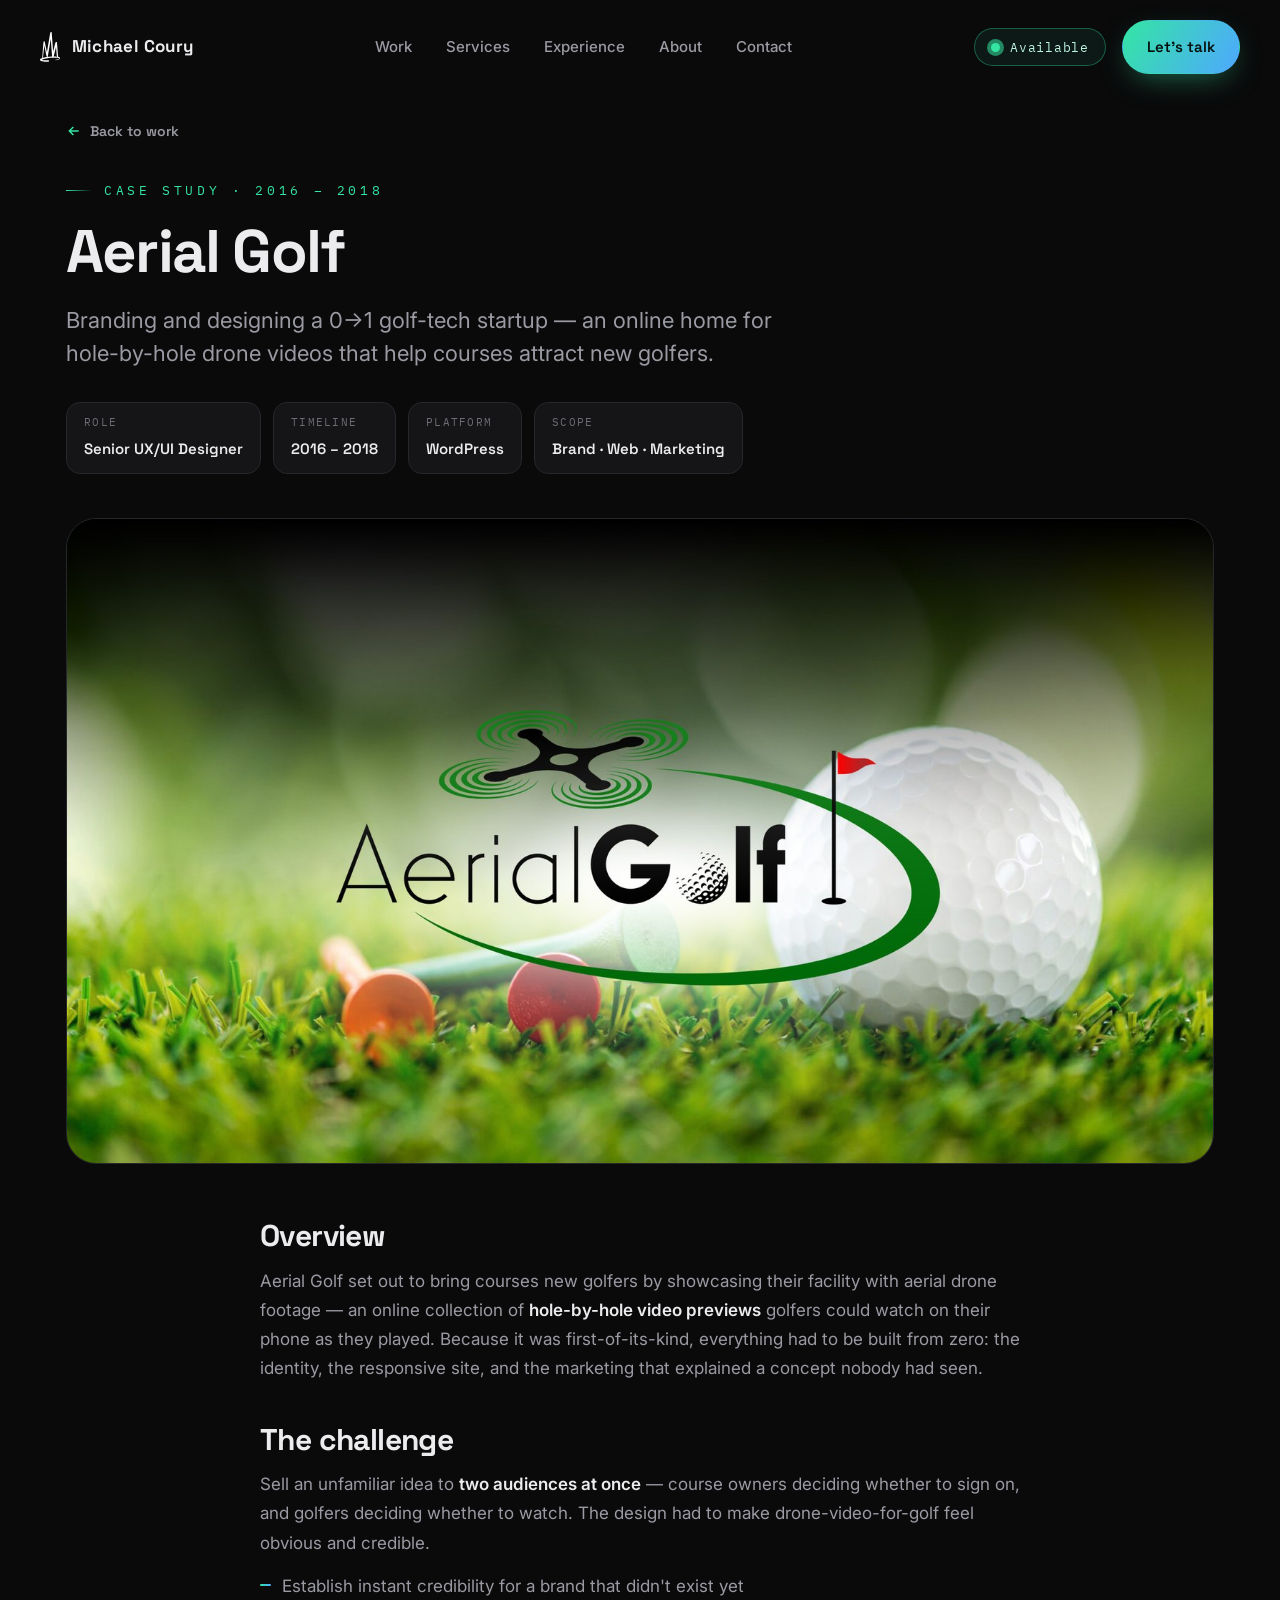
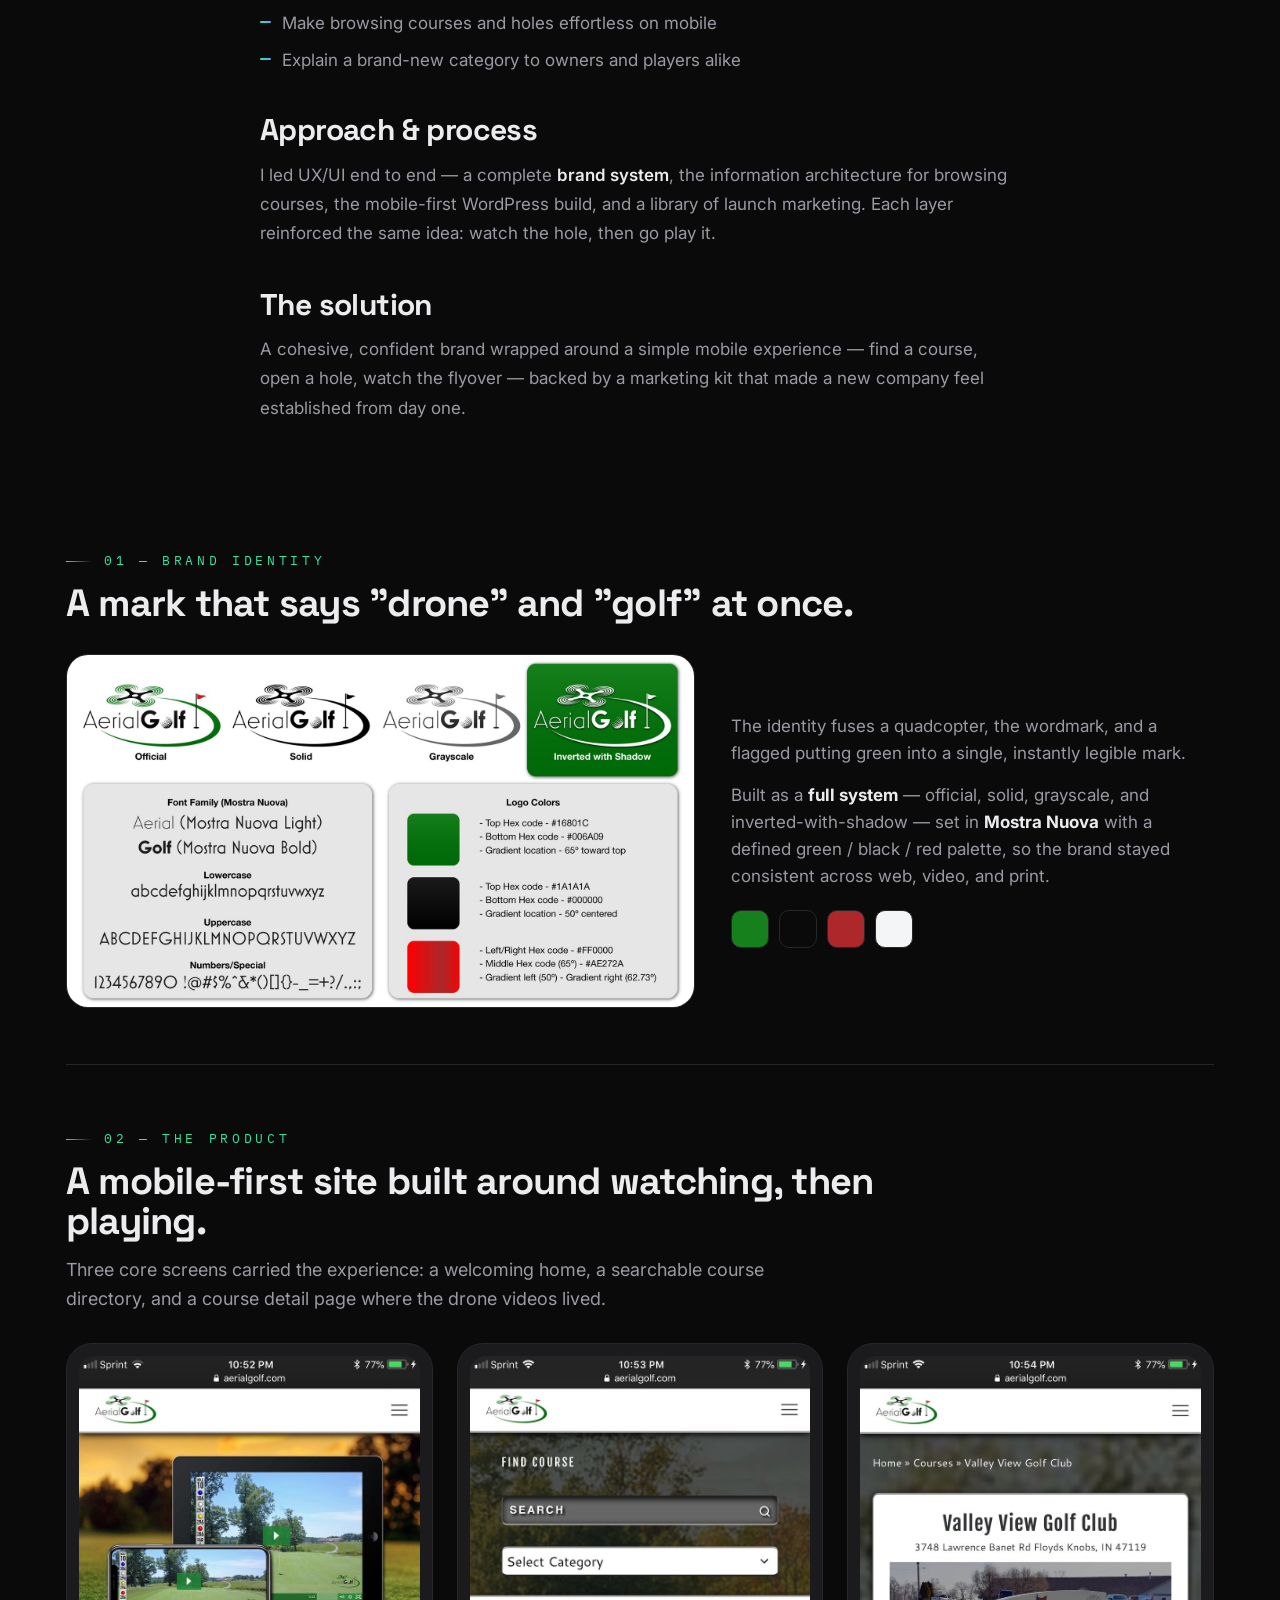
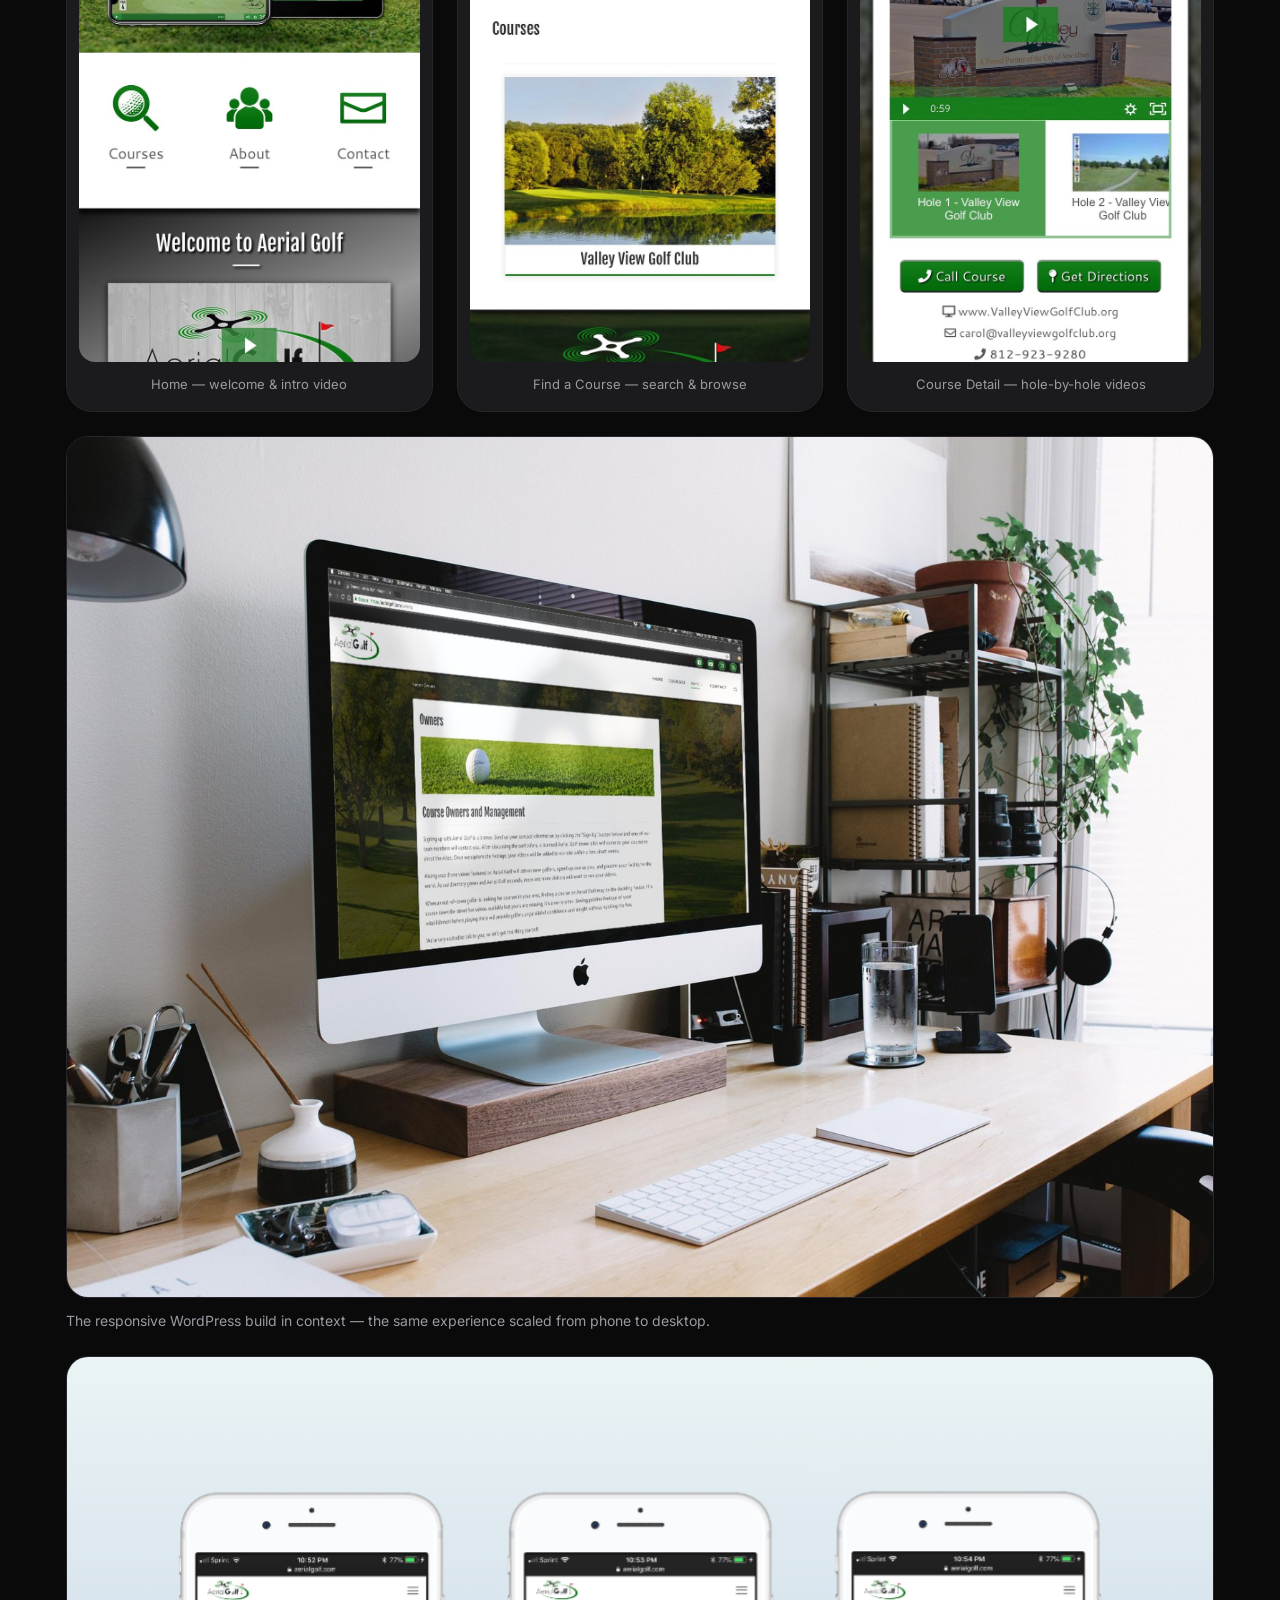
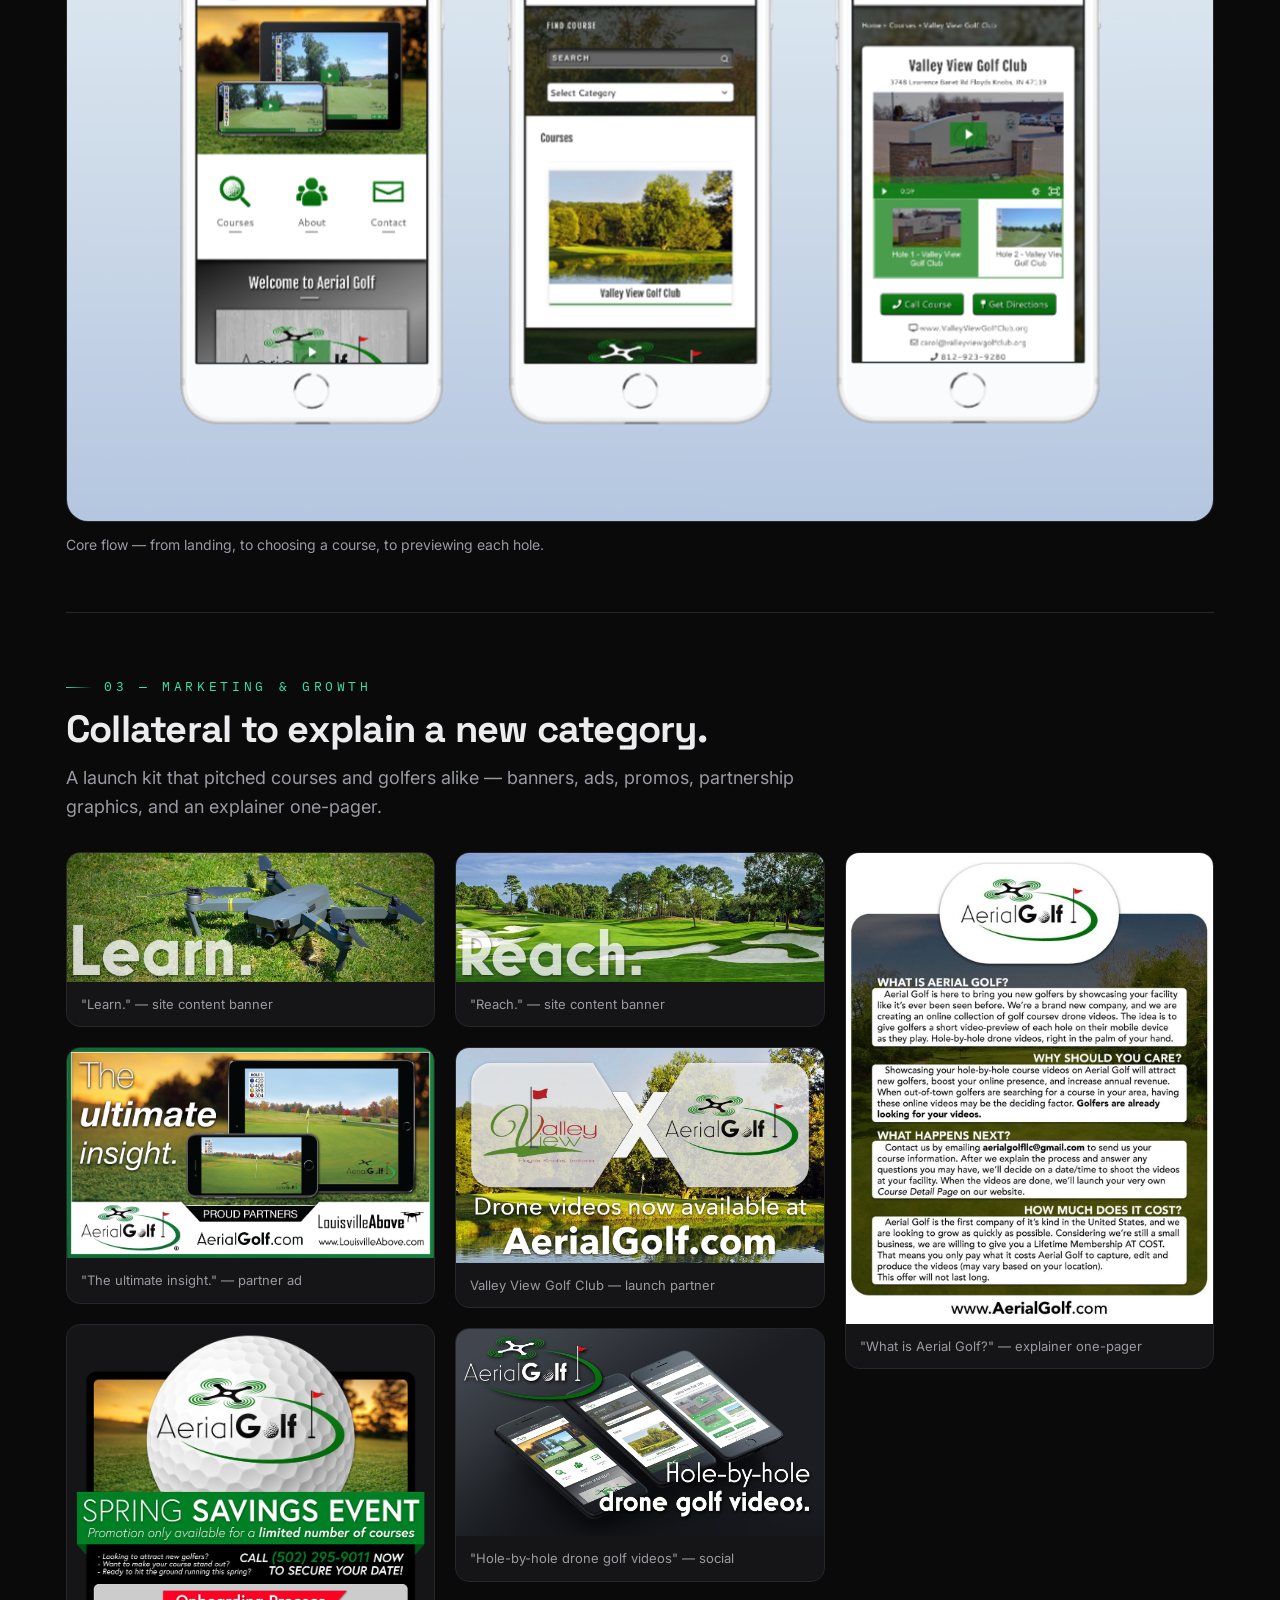
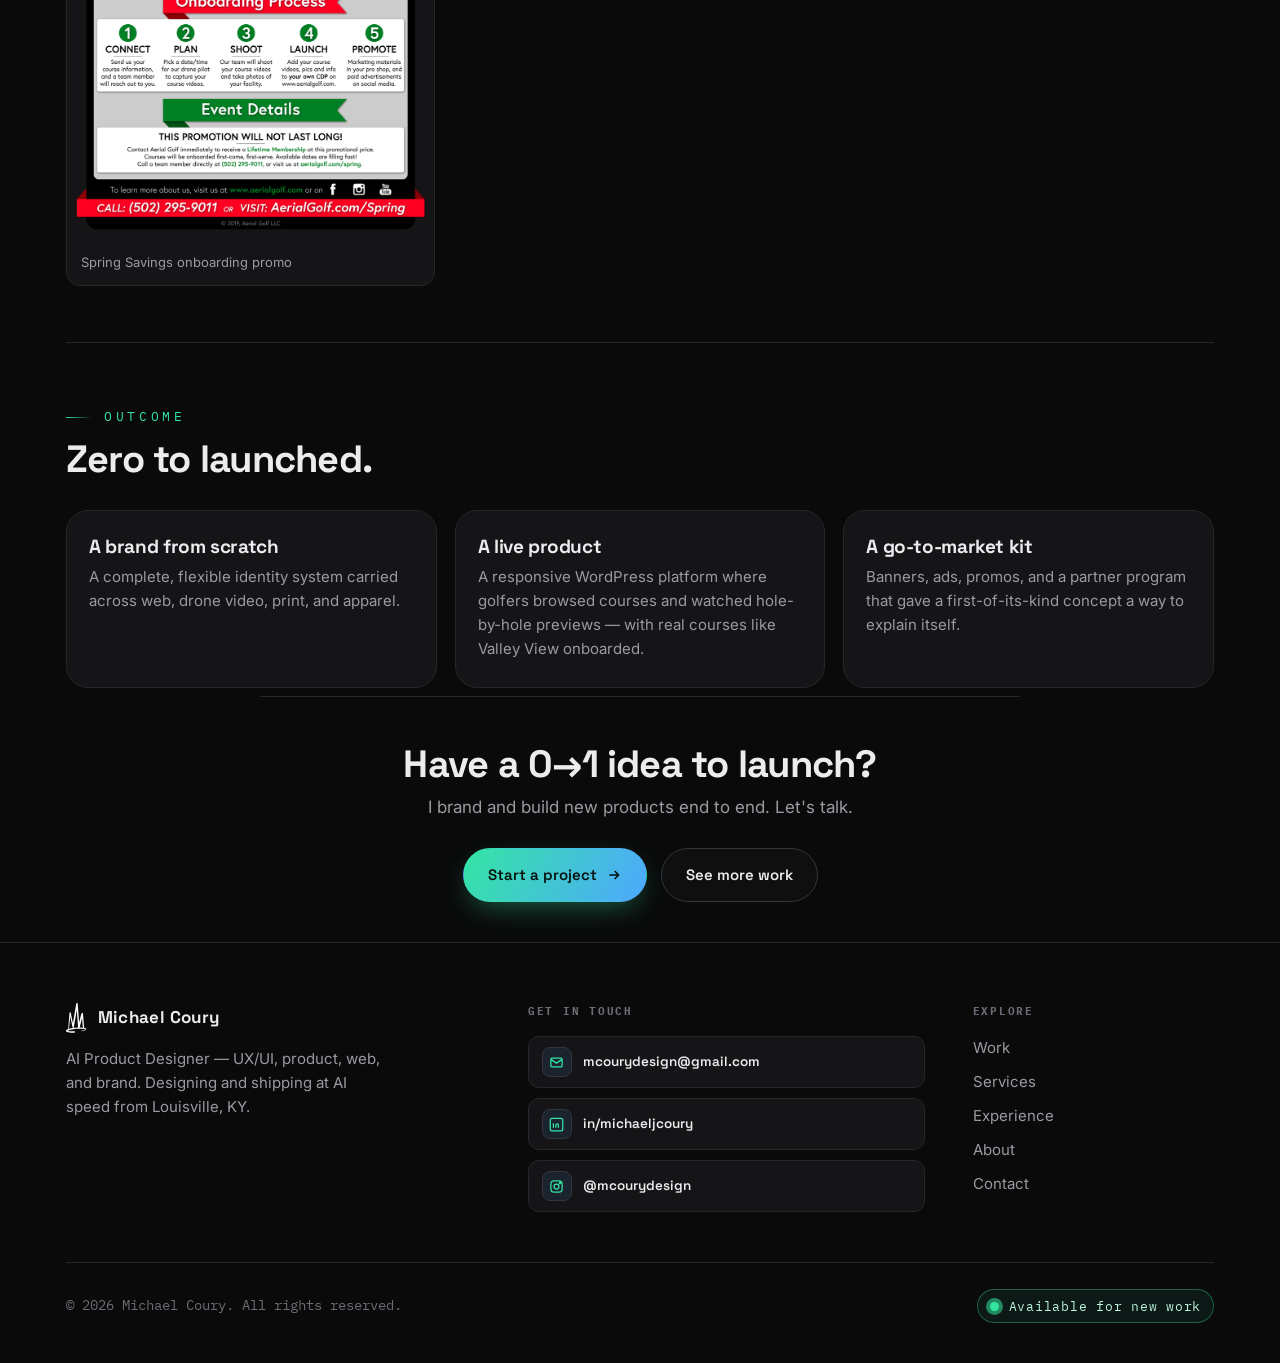
==== commit 304c33b7: "Remove phone, DCS page changes" ====
--- a/work/aerial-golf.html
+++ b/work/aerial-golf.html
@@ -248,7 +248,7 @@
       <div class="foot-contact">
         <h5>Get in touch</h5>
         <a class="cm-mini" href="mailto:mcourydesign@gmail.com"><span class="ci"><svg viewBox="0 0 24 24" fill="none" stroke-width="2"><rect x="3" y="5" width="18" height="14" rx="2"/><path d="M3 7l9 6 9-6"/></svg></span><span>mcourydesign@gmail.com</span></a>
-        <a class="cm-mini" href="tel:+19416855671"><span class="ci"><svg viewBox="0 0 24 24" fill="none" stroke-width="2"><path d="M22 16.9v3a2 2 0 0 1-2.2 2 19.8 19.8 0 0 1-8.6-3.1 19.5 19.5 0 0 1-6-6A19.8 19.8 0 0 1 2 4.2 2 2 0 0 1 4 2h3a2 2 0 0 1 2 1.7c.1.9.4 1.8.7 2.7a2 2 0 0 1-.5 2.1L8 9.9a16 16 0 0 0 6 6l1.4-1.2a2 2 0 0 1 2.1-.5c.9.3 1.8.6 2.7.7a2 2 0 0 1 1.7 2z"/></svg></span><span>(941) 685‑5671</span></a>
+        
         <a class="cm-mini" href="https://www.linkedin.com/in/michaeljcoury/" target="_blank" rel="noopener"><span class="ci"><svg viewBox="0 0 24 24" fill="none" stroke-width="2"><rect x="2" y="2" width="20" height="20" rx="3"/><path d="M7 10v7M7 7v.01M11 17v-4a2 2 0 0 1 4 0v4M11 13v4"/></svg></span><span>in/michaeljcoury</span></a>
         <a class="cm-mini" href="https://www.instagram.com/mcourydesign/" target="_blank" rel="noopener"><span class="ci"><svg viewBox="0 0 24 24" fill="none" stroke-width="2"><rect x="3" y="3" width="18" height="18" rx="5"/><circle cx="12" cy="12" r="4"/><circle cx="17.5" cy="6.5" r="1"/></svg></span><span>@mcourydesign</span></a>
       </div>
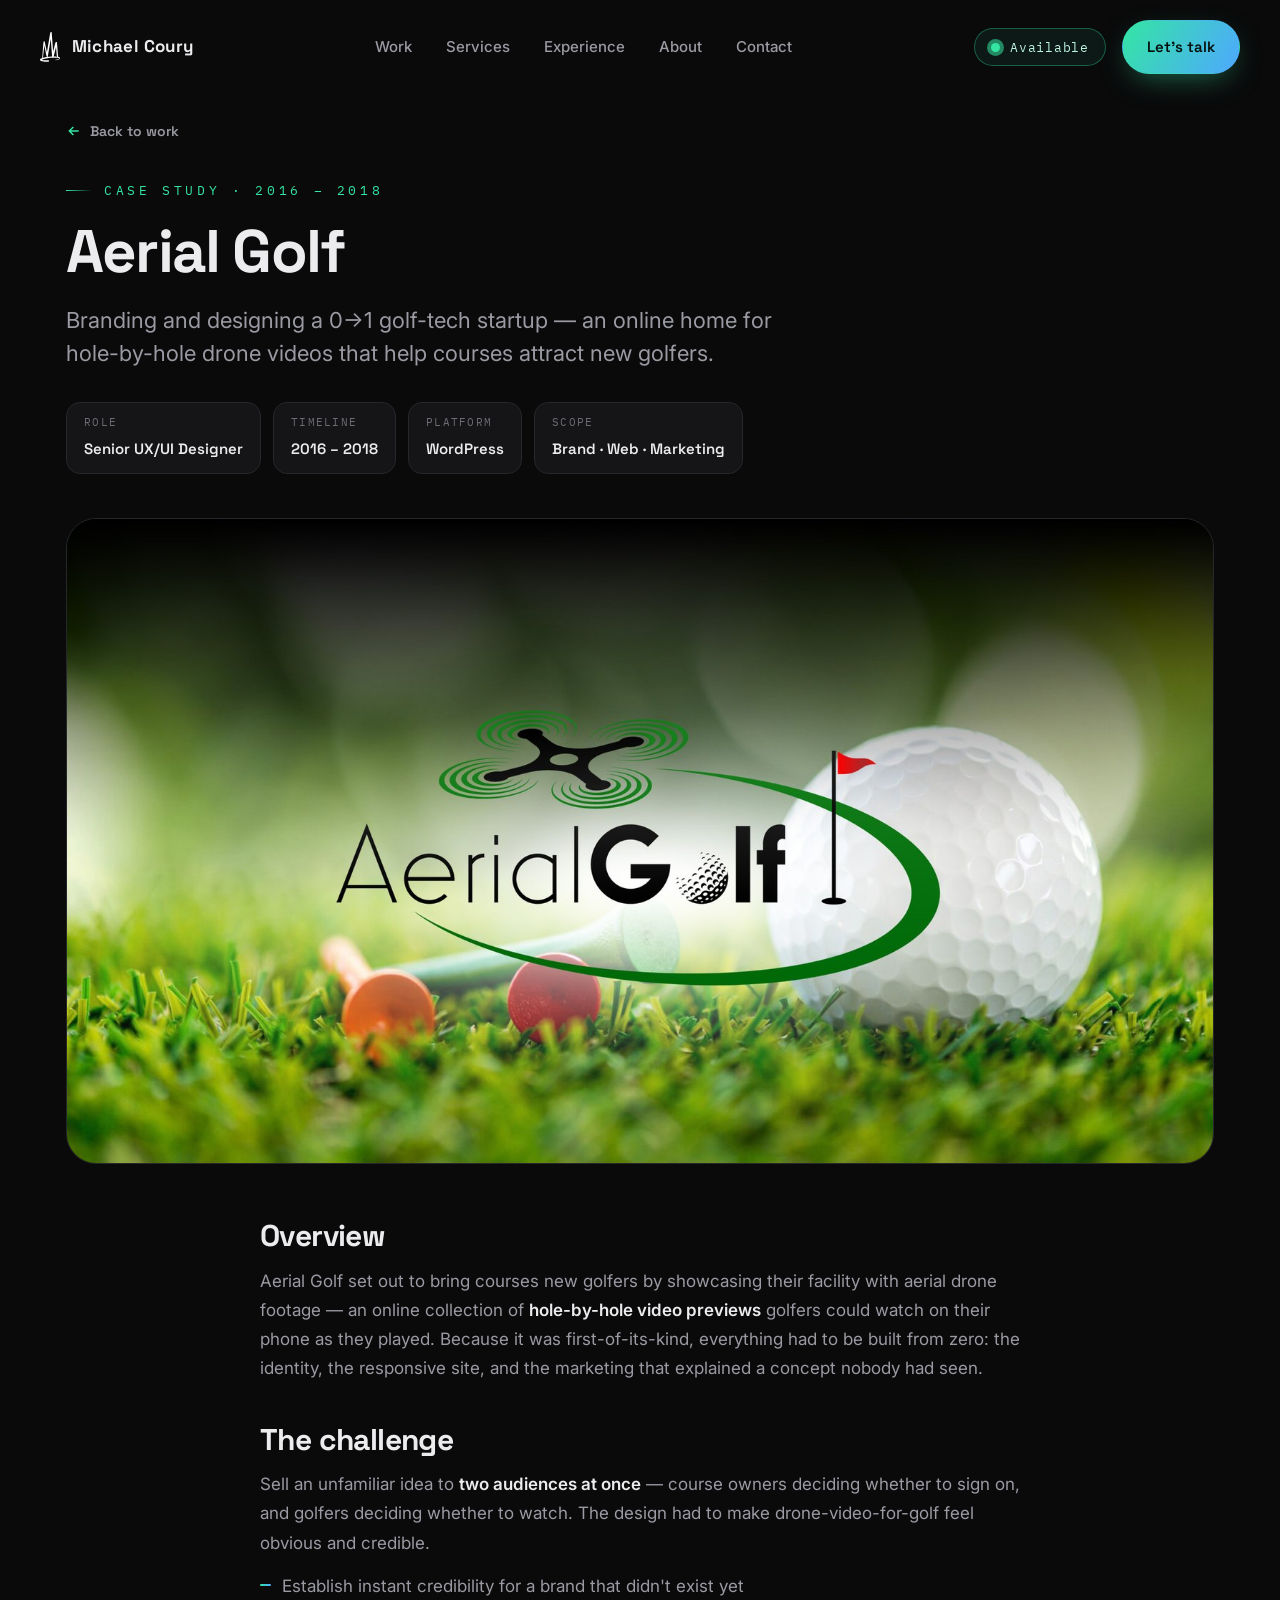
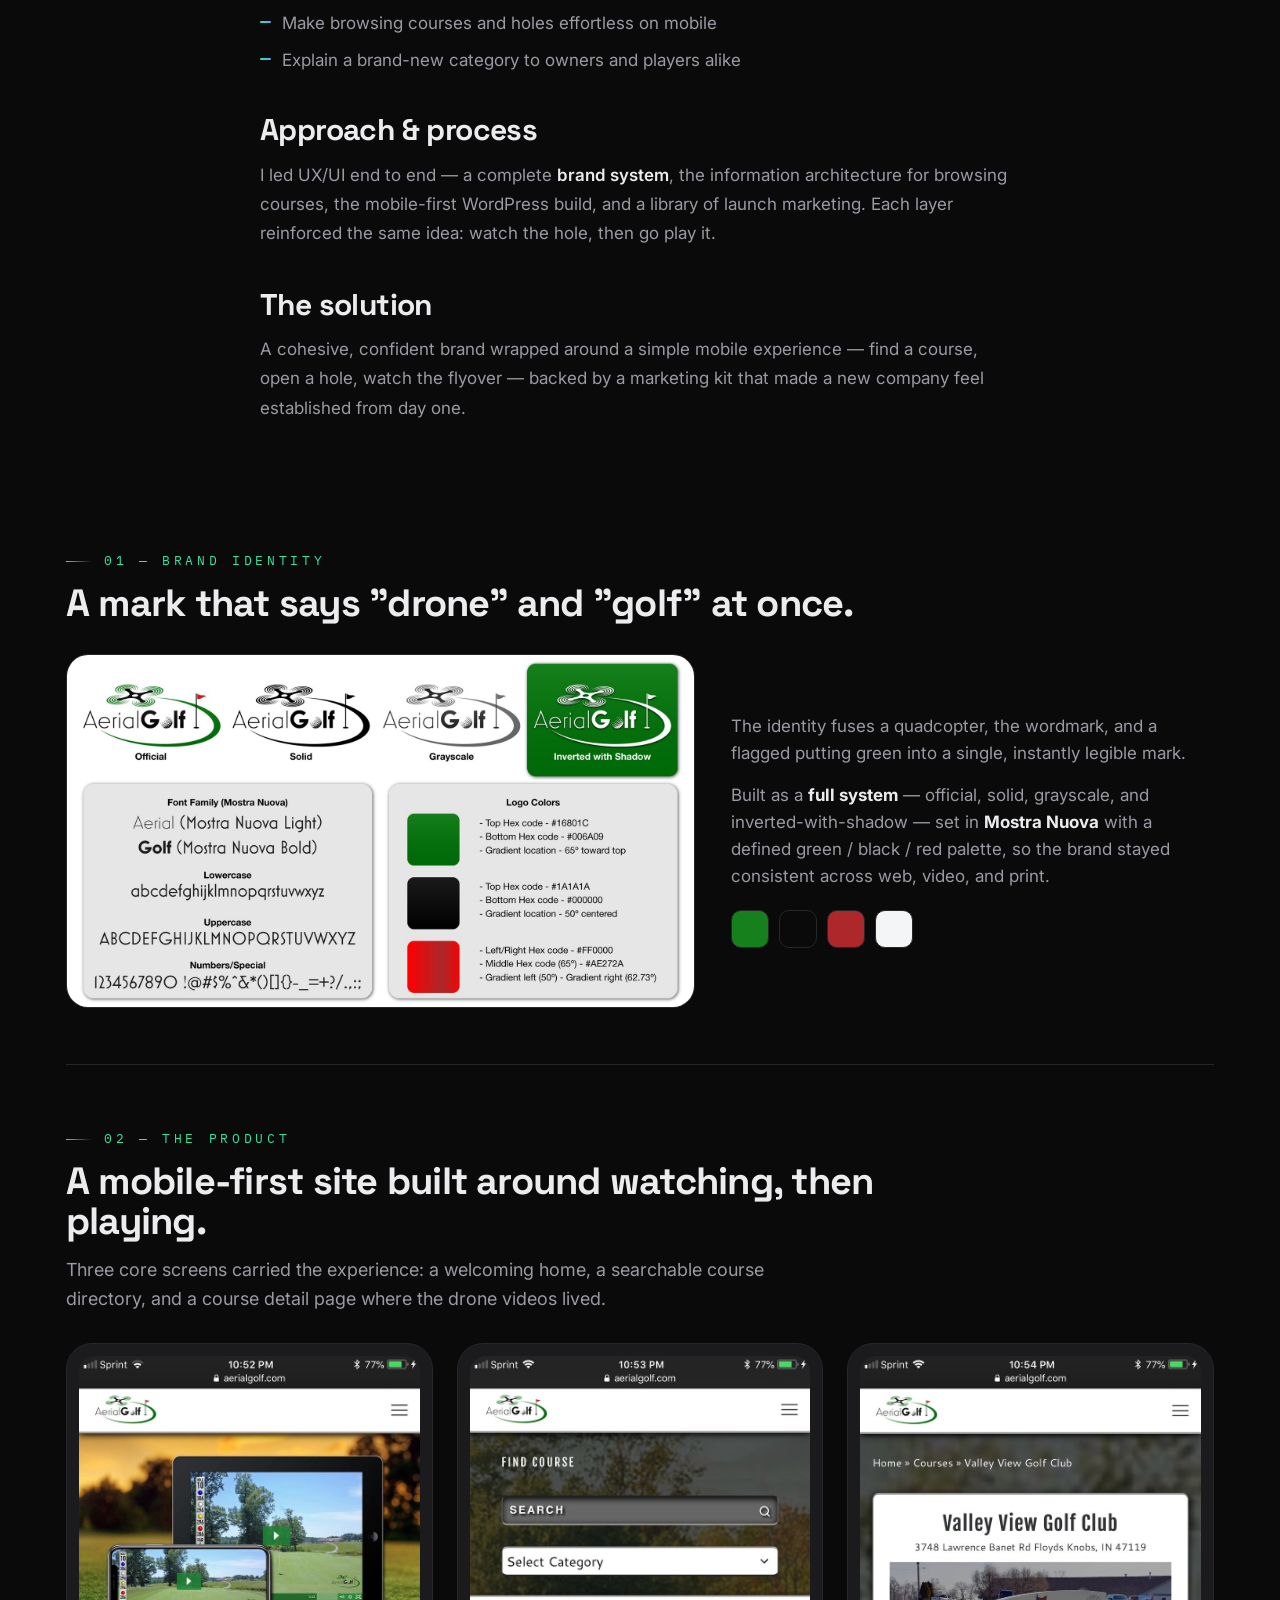
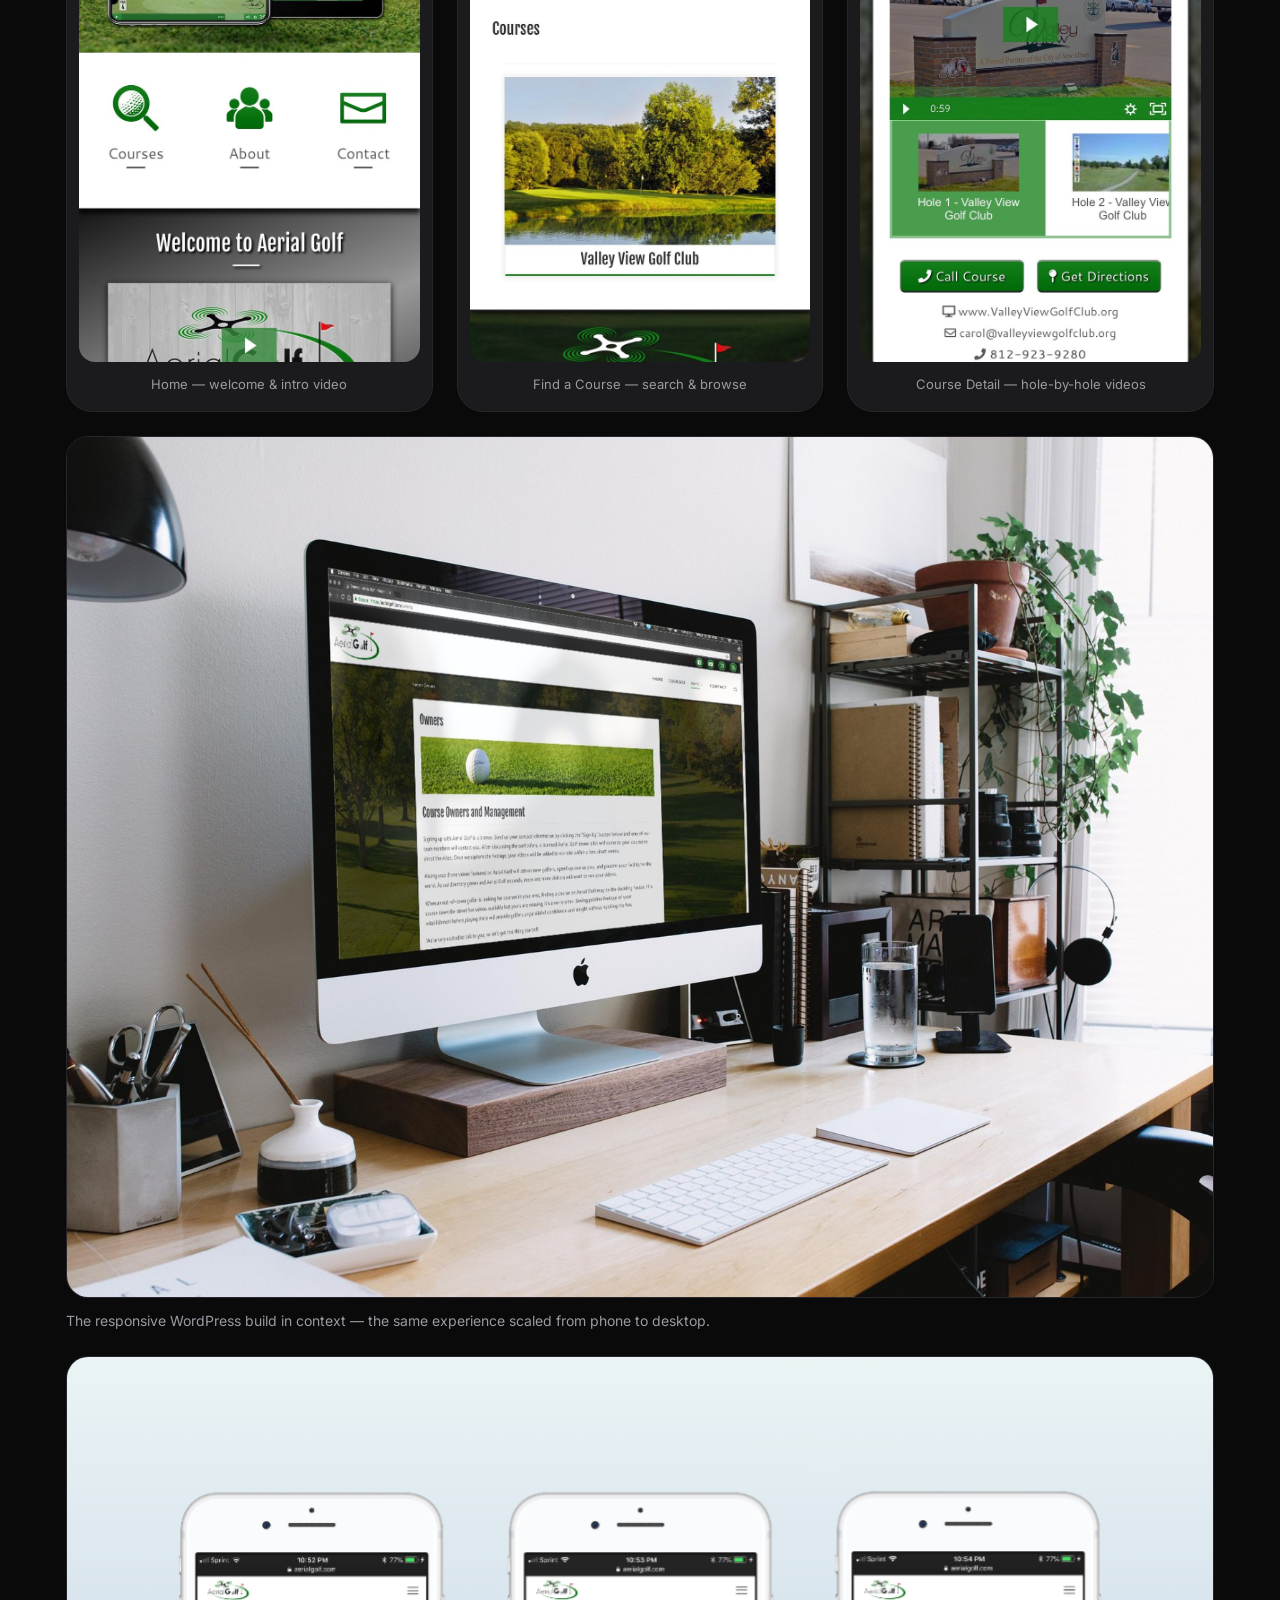
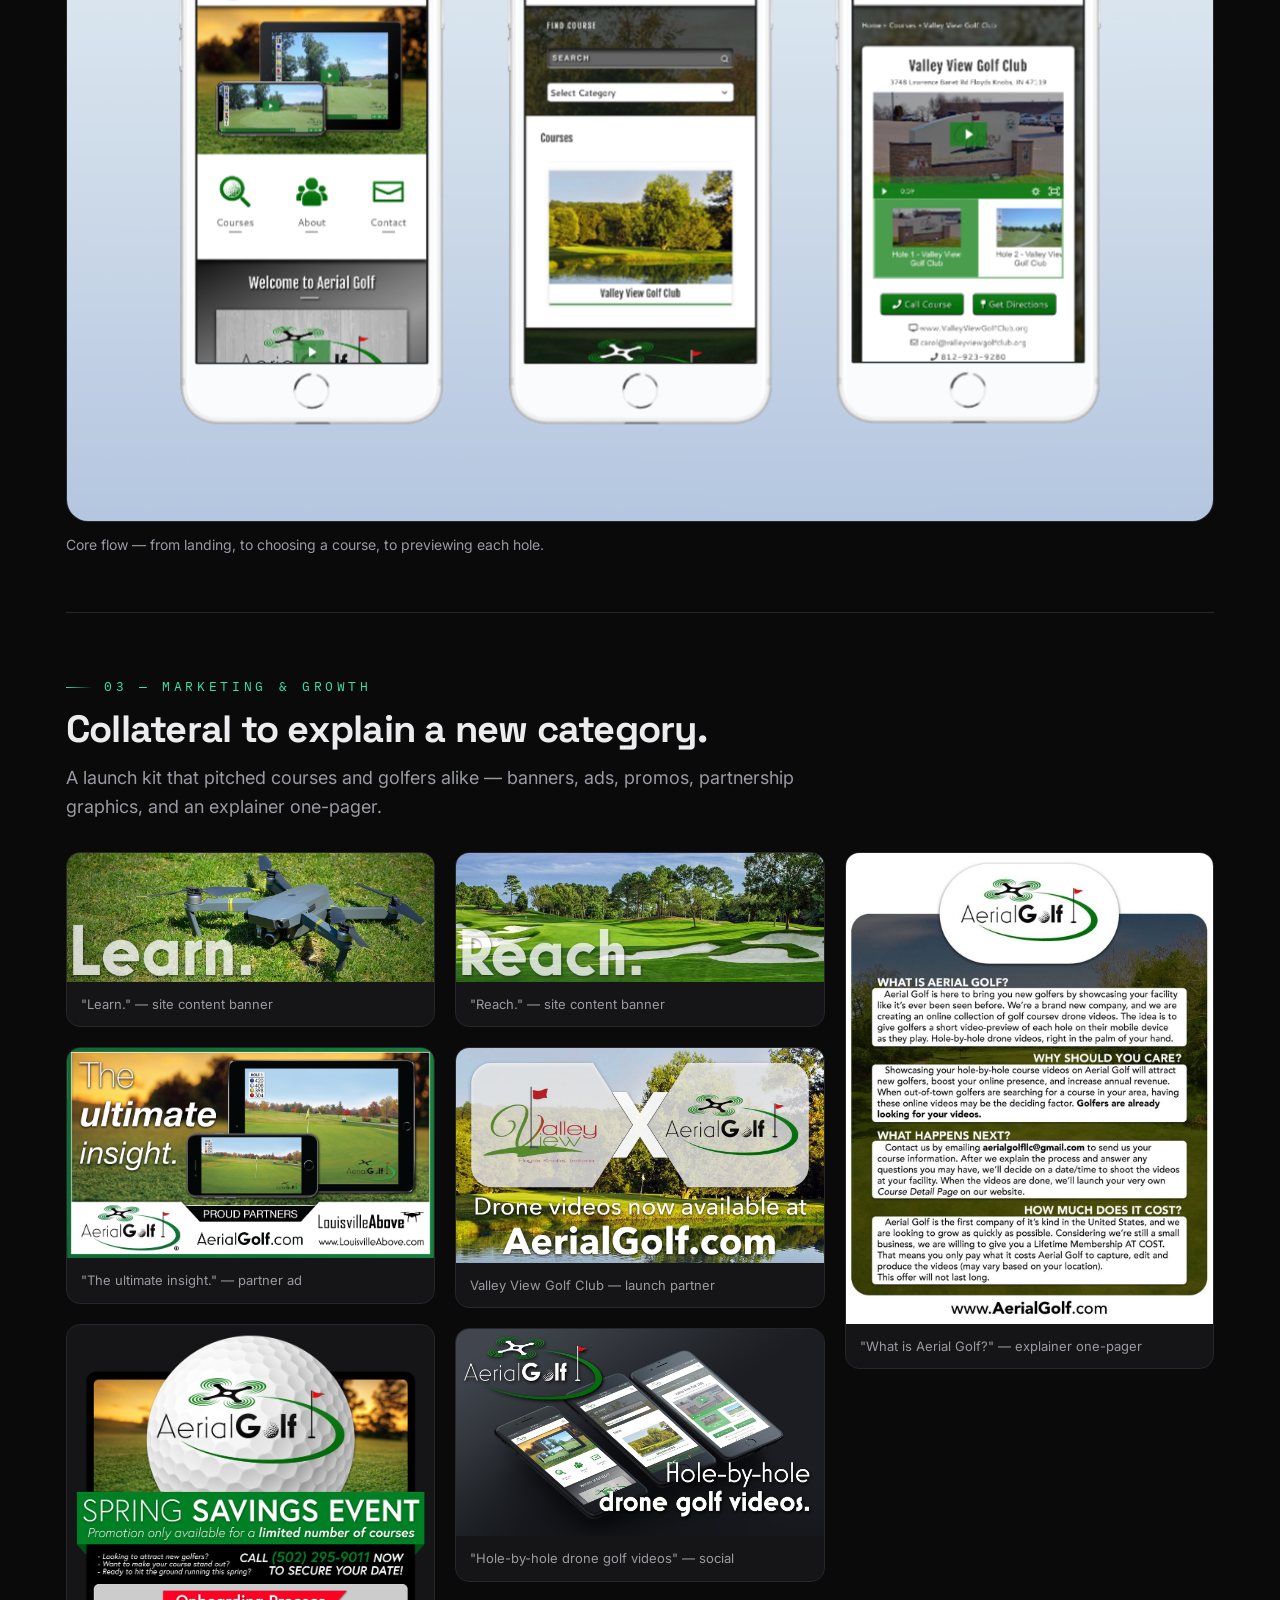
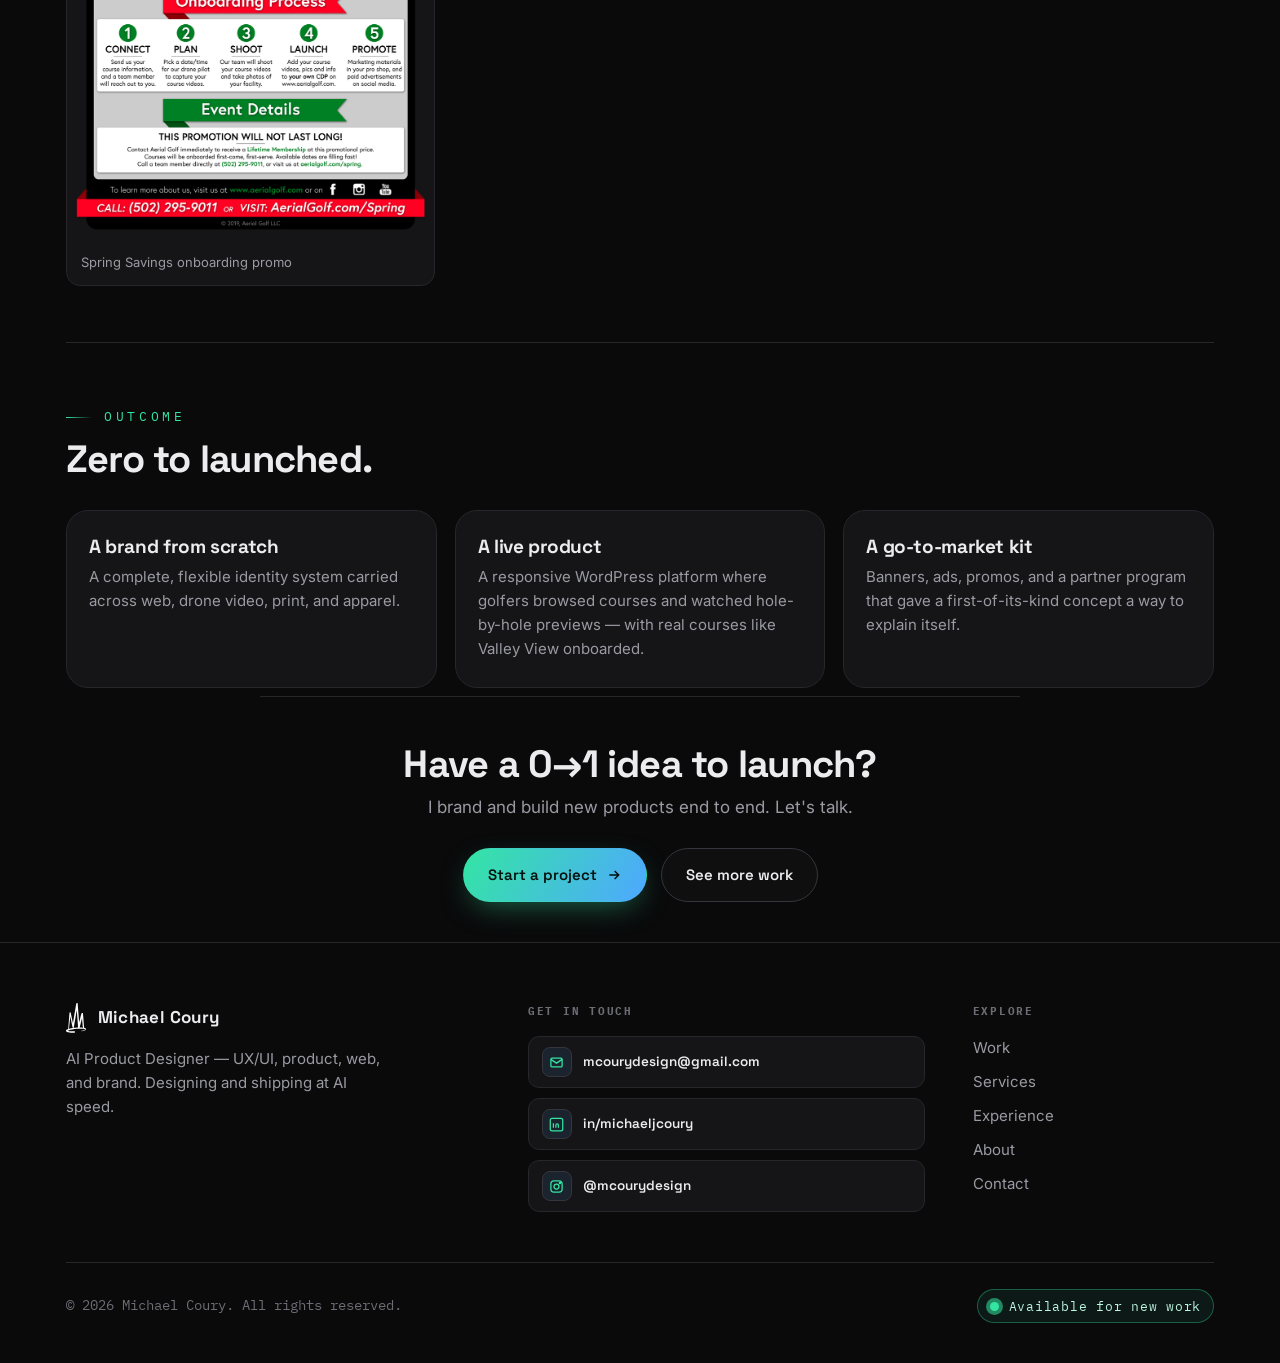
==== commit bedbc1e2: "Remove location, center icons" ====
--- a/work/aerial-golf.html
+++ b/work/aerial-golf.html
@@ -243,7 +243,7 @@
     <div class="foot-top">
       <div class="foot-brand">
         <a class="brand" href="../index.html#top"><img src="../assets/logo-icon.svg" alt="Michael Coury"/><span>Michael Coury</span></a>
-        <p>AI Product Designer — UX/UI, product, web, and brand. Designing and shipping at AI speed from Louisville, KY.</p>
+        <p>AI Product Designer — UX/UI, product, web, and brand. Designing and shipping at AI speed.</p>
       </div>
       <div class="foot-contact">
         <h5>Get in touch</h5>
